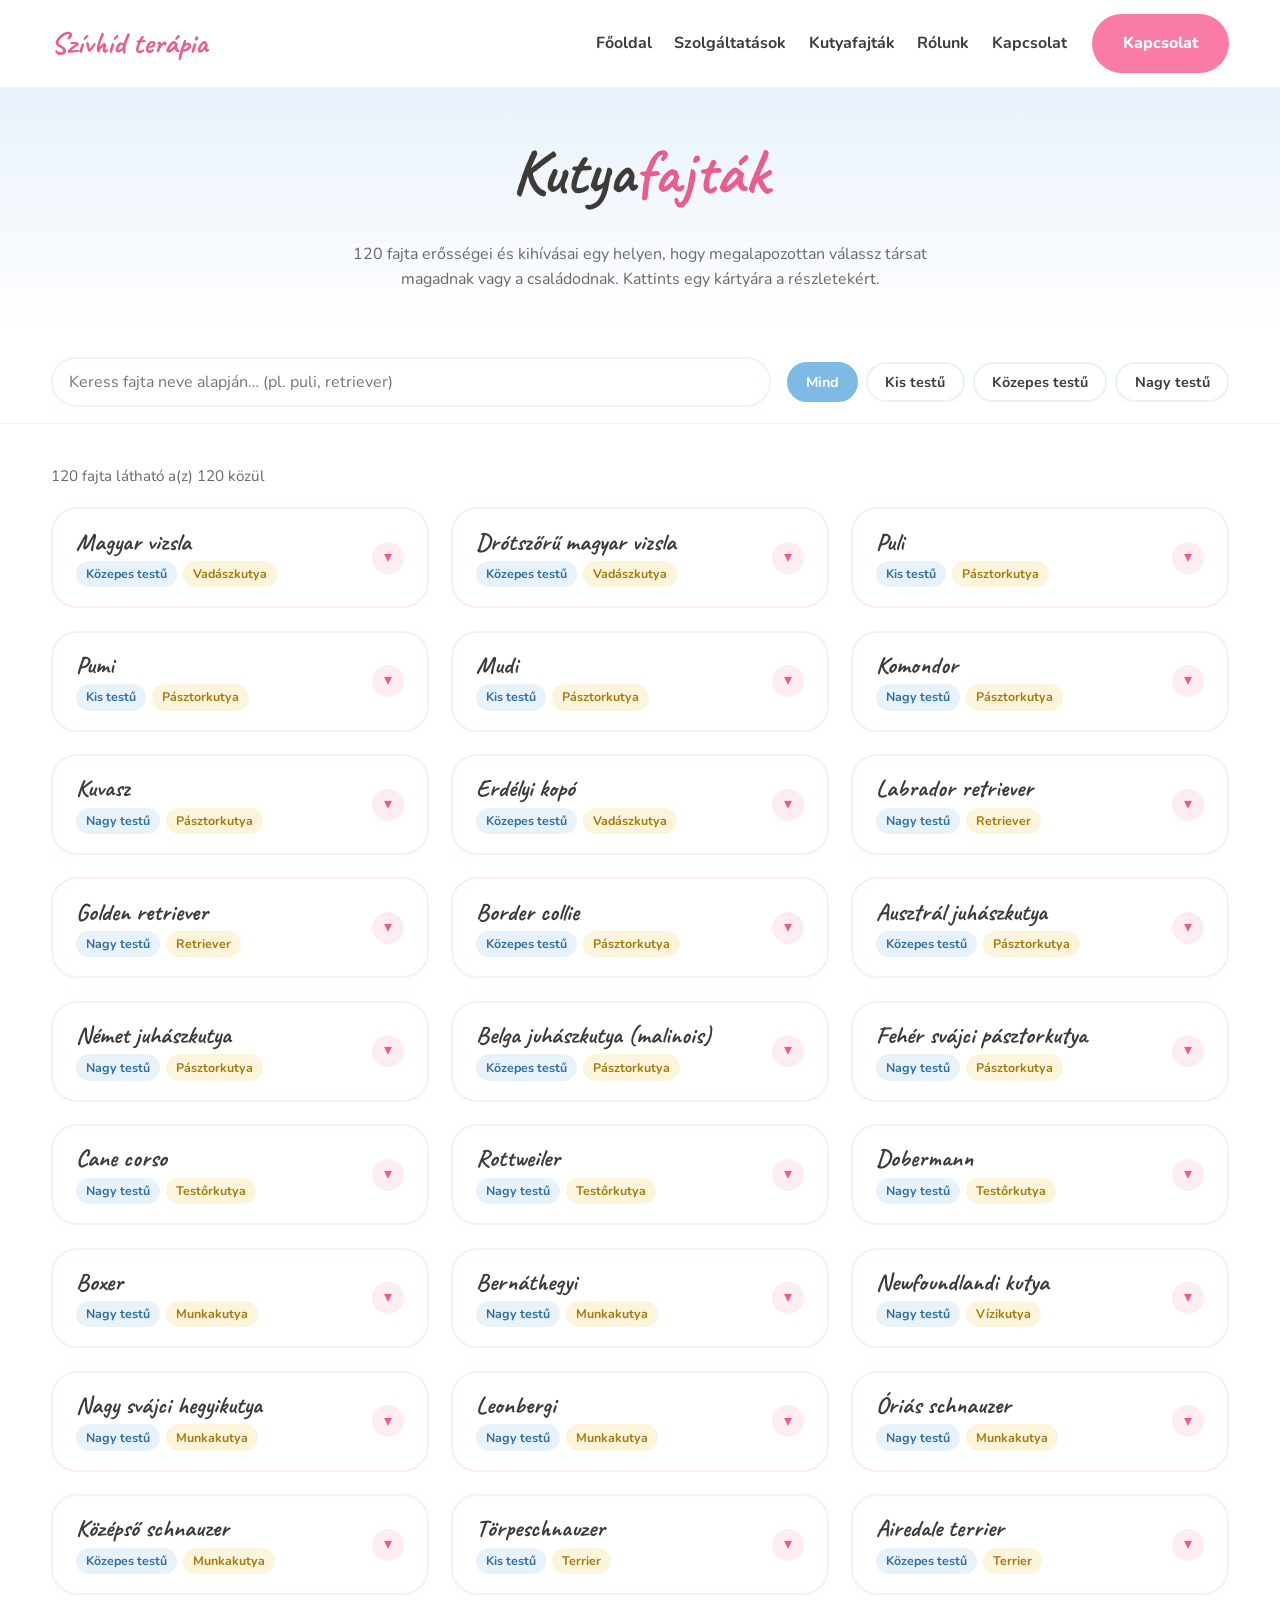
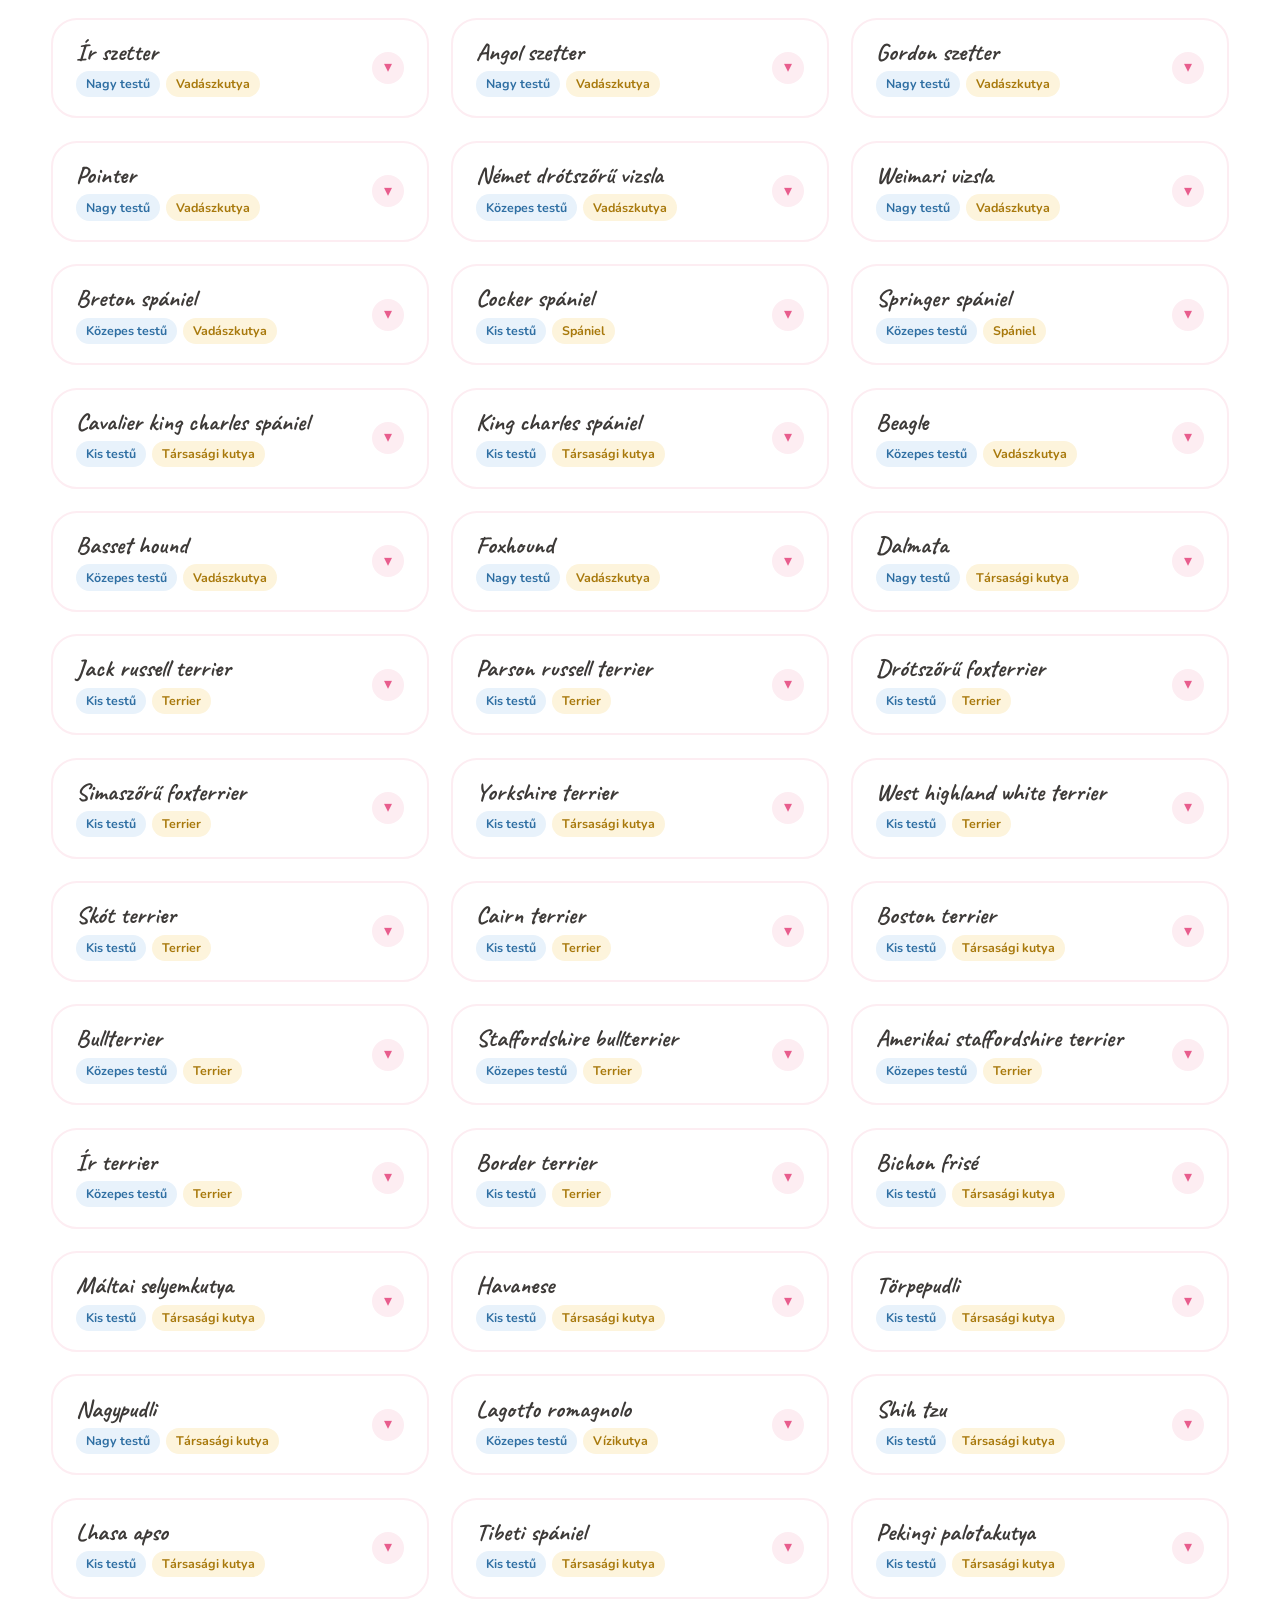
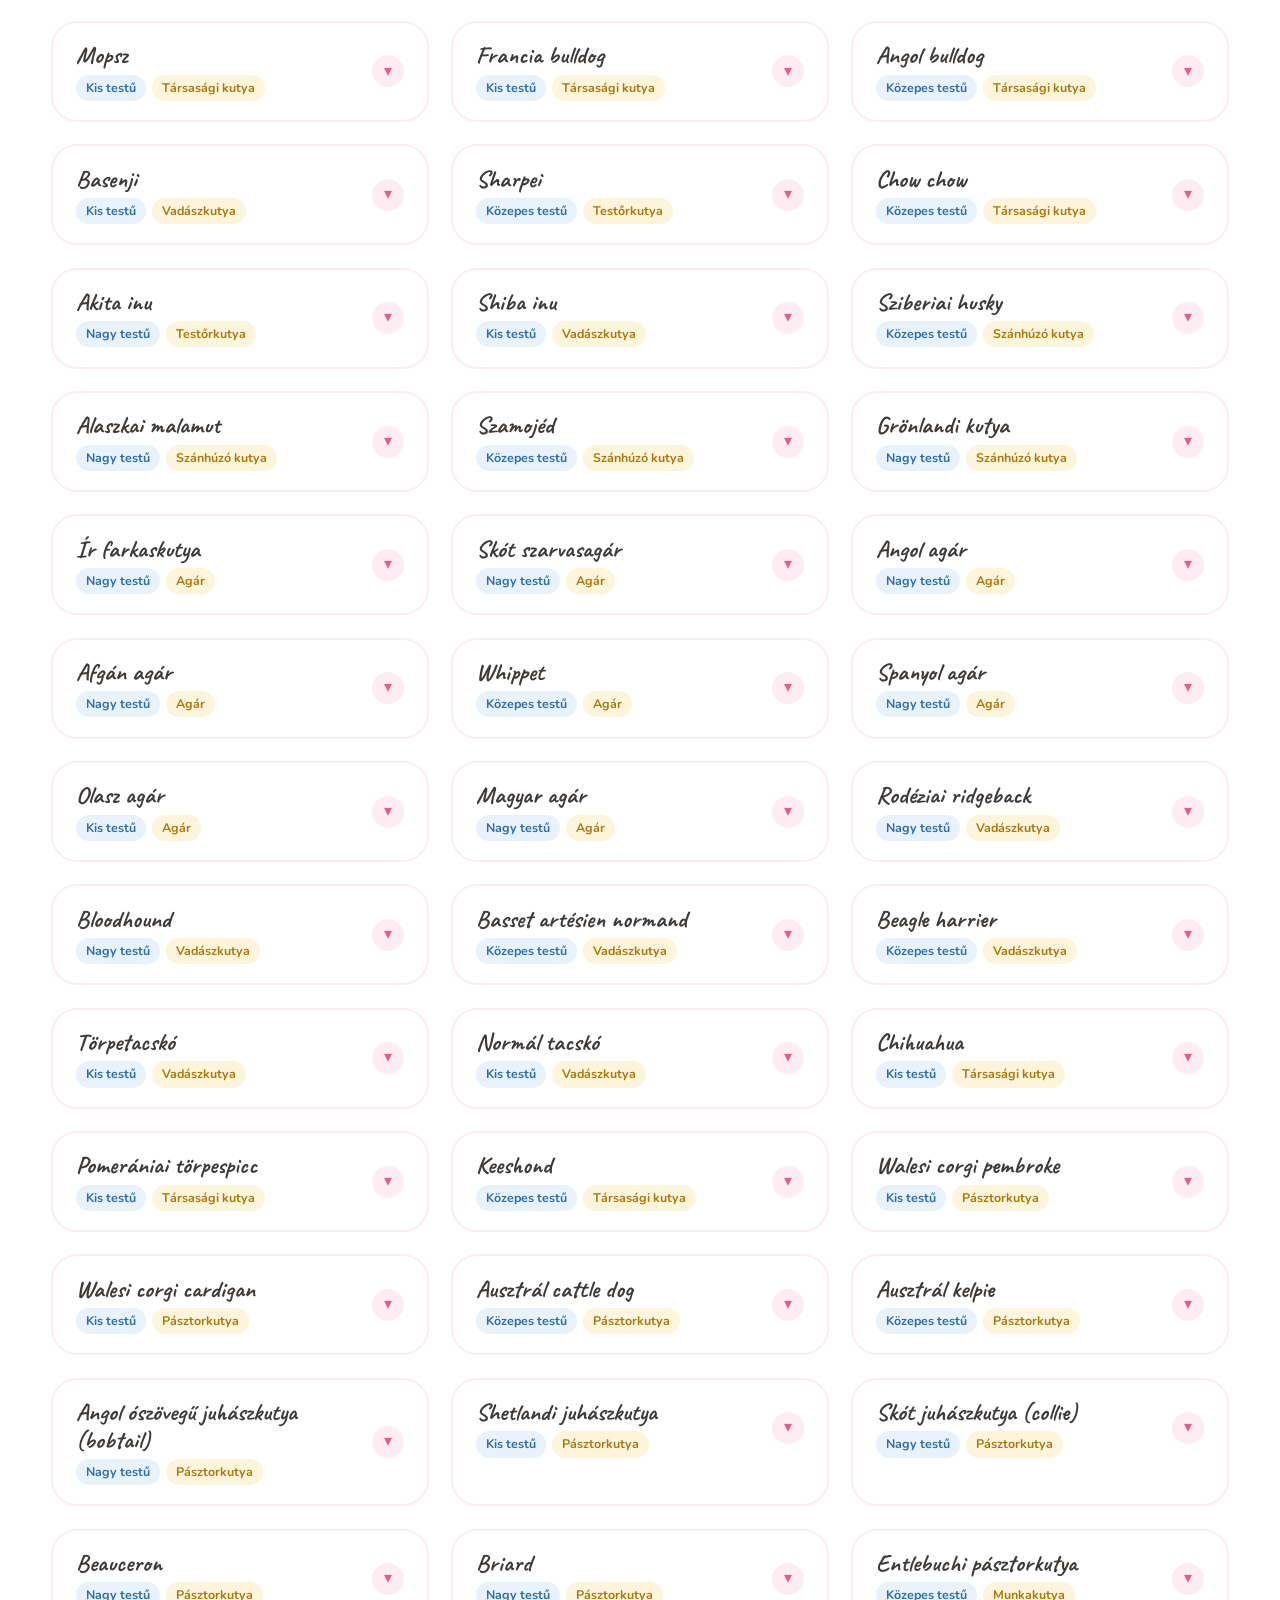
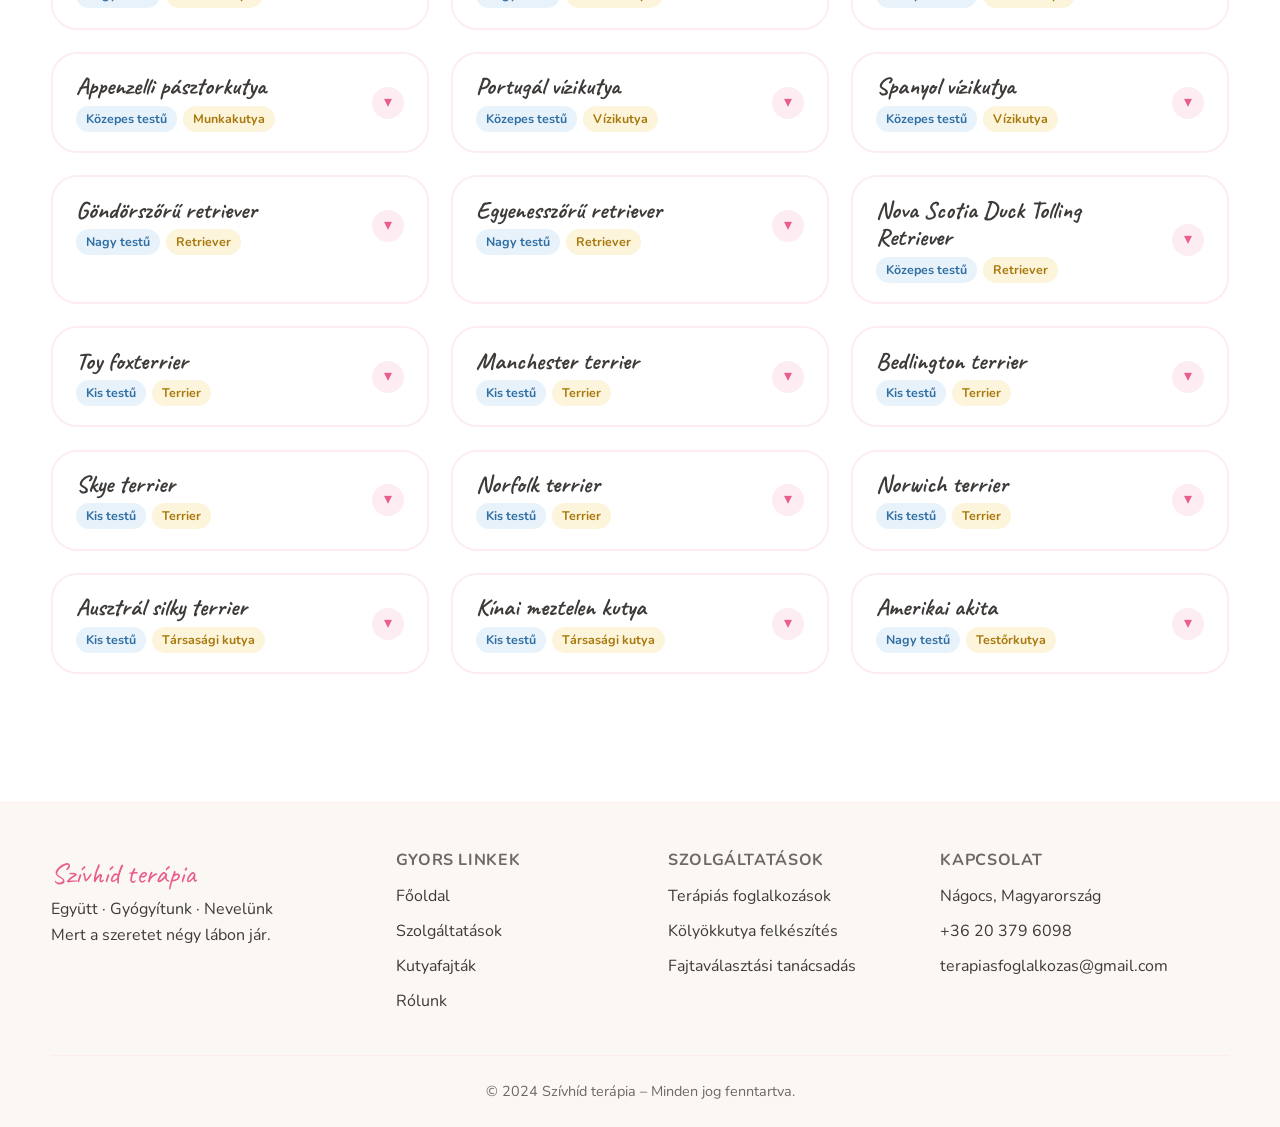
==== fajtak.html @ 603f963f "Rebrand to Szívhíd terápia; wire up logo and photo image slots" ====
<!DOCTYPE html>
<html lang="hu">
<head>
<meta charset="UTF-8">
<meta name="viewport" content="width=device-width, initial-scale=1.0">
<title>Kutyafajták – Szívhíd terápia</title>
<meta name="description" content="120 kutyafajta erősségei és kihívásai egy helyen, hogy megalapozottan válassz kutyát magadnak vagy a családodnak.">
<link rel="preconnect" href="https://fonts.googleapis.com">
<link rel="preconnect" href="https://fonts.gstatic.com" crossorigin>
<link href="https://fonts.googleapis.com/css2?family=Caveat:wght@600;700&family=Nunito:wght@400;600;700;800&display=swap" rel="stylesheet">
<link rel="stylesheet" href="css/stilus.css">
</head>
<body>

<header class="fejlec">
  <div class="tartalom">
    <a href="index.html#fooldal" class="logo">
      <img class="logo-kep" src="assets/kep/logo.png" alt="Szívhíd" onerror="this.parentElement.classList.add('logo--kep-hianyzik'); this.remove()">
      <span class="logo-nev">Szívhíd</span> terápia
    </a>
    <button class="menu-kapcsolo" id="menu-gomb" aria-expanded="false" aria-controls="navigacio">☰ Menü</button>
    <nav class="navigacio" id="navigacio">
      <ul>
        <li><a href="index.html#fooldal">Főoldal</a></li>
        <li><a href="index.html#szolgaltatasok">Szolgáltatások</a></li>
        <li><a href="fajtak.html">Kutyafajták</a></li>
        <li><a href="index.html#rolunk">Rólunk</a></li>
        <li><a href="index.html#kapcsolat">Kapcsolat</a></li>
      </ul>
      <a href="index.html#kapcsolat" class="gomb gomb--rozsaszin">Kapcsolat</a>
    </nav>
  </div>
</header>

<main>

  <section class="fajtak-fejlec">
    <div class="tartalom">
      <h1>Kutya<span class="kiemeles">fajták</span></h1>
      <p>120 fajta erősségei és kihívásai egy helyen, hogy megalapozottan válassz társat magadnak vagy a családodnak. Kattints egy kártyára a részletekért.</p>
    </div>
  </section>

  <div class="szuro-sav">
    <div class="tartalom">
      <div class="kereso-mezo">
        <label for="fajta-kereso" class="vizualisan-rejtett" style="position:absolute;left:-9999px;">Fajta keresése</label>
        <input type="search" id="fajta-kereso" placeholder="Keress fajta neve alapján… (pl. puli, retriever)">
      </div>
      <div class="meret-szuro" role="group" aria-label="Szűrés méret szerint">
        <button class="meret-gomb" data-meret="mind" aria-pressed="true">Mind</button>
        <button class="meret-gomb" data-meret="kicsi" aria-pressed="false">Kis testű</button>
        <button class="meret-gomb" data-meret="kozepes" aria-pressed="false">Közepes testű</button>
        <button class="meret-gomb" data-meret="nagy" aria-pressed="false">Nagy testű</button>
      </div>
    </div>
  </div>

  <section class="szakasz" style="padding-top:1rem;">
    <div class="tartalom">
      <p class="talalatok-szam" id="talalatok-szam">Fajták betöltése…</p>
      <div class="fajta-racs" id="fajta-racs"></div>
      <p class="nincs-talalat" id="nincs-talalat">Nincs a keresésnek megfelelő fajta. Próbálj más kifejezést vagy szűrőt.</p>
    </div>
  </section>

</main>

<footer class="lablec">
  <div class="tartalom">
    <div class="lablec-racs">
      <div>
        <div class="lablec-logo">Szívhíd terápia</div>
        <p>Együtt · Gyógyítunk · Nevelünk<br>Mert a szeretet négy lábon jár.</p>
      </div>
      <div>
        <h4>Gyors linkek</h4>
        <ul>
          <li><a href="index.html#fooldal">Főoldal</a></li>
          <li><a href="index.html#szolgaltatasok">Szolgáltatások</a></li>
          <li><a href="fajtak.html">Kutyafajták</a></li>
          <li><a href="index.html#rolunk">Rólunk</a></li>
        </ul>
      </div>
      <div>
        <h4>Szolgáltatások</h4>
        <ul>
          <li><a href="index.html#szolgaltatasok">Terápiás foglalkozások</a></li>
          <li><a href="index.html#szolgaltatasok">Kölyökkutya felkészítés</a></li>
          <li><a href="index.html#szolgaltatasok">Fajtaválasztási tanácsadás</a></li>
        </ul>
      </div>
      <div>
        <h4>Kapcsolat</h4>
        <ul>
          <li>Nágocs, Magyarország</li>
          <li><a href="tel:+36203796098">+36 20 379 6098</a></li>
          <li><a href="mailto:terapiasfoglalkozas@gmail.com">terapiasfoglalkozas@gmail.com</a></li>
        </ul>
      </div>
    </div>
    <div class="lablec-also">© 2024 Szívhíd terápia – Minden jog fenntartva.</div>
  </div>
</footer>

<script src="js/szkript.js"></script>
<script src="js/fajtak.js"></script>
</body>
</html>
---- css/stilus.css ----
/* Szívhíd terápia — közös stíluslap */

:root {
  --rozsaszin: #F97BA6;
  --rozsaszin-sotet: #E85D8D;
  --rozsaszin-halvany: #FDEDF2;
  --sarga: #F5C518;
  --sarga-halvany: #FDF4DC;
  --kek: #7FB9E6;
  --kek-halvany: #E8F2FB;
  --szoveg: #3D3A38;
  --szoveg-halvany: #6E6764;
  --feher: #FFFFFF;

  --sugar-kartya: 26px;
  --sugar-gomb: 99px;

  --betu-cim: "Caveat", cursive;
  --betu-szoveg: "Nunito", sans-serif;

  --arnyek: 0 12px 30px rgba(61, 58, 56, 0.10);
  --arnyek-kicsi: 0 6px 16px rgba(61, 58, 56, 0.08);
}

*,
*::before,
*::after {
  box-sizing: border-box;
}

html {
  scroll-behavior: smooth;
}

@media (prefers-reduced-motion: reduce) {
  html {
    scroll-behavior: auto;
  }
  *,
  *::before,
  *::after {
    animation-duration: 0.001ms !important;
    animation-iteration-count: 1 !important;
    transition-duration: 0.001ms !important;
    scroll-behavior: auto !important;
  }
}

body {
  margin: 0;
  min-width: 360px;
  font-family: var(--betu-szoveg);
  color: var(--szoveg);
  background: var(--feher);
  line-height: 1.6;
}

h1, h2, h3, h4 {
  font-family: var(--betu-cim);
  color: var(--szoveg);
  line-height: 1.15;
  margin: 0 0 0.5em;
}

h1 { font-size: clamp(2.4rem, 6vw, 4rem); }
h2 { font-size: clamp(1.9rem, 4.5vw, 2.8rem); }
h3 { font-size: clamp(1.5rem, 3.5vw, 1.9rem); }

p {
  margin: 0 0 1em;
  color: var(--szoveg);
}

a {
  color: var(--rozsaszin-sotet);
}

img {
  max-width: 100%;
  display: block;
}

.tartalom {
  width: min(1180px, 92%);
  margin-inline: auto;
}

:focus-visible {
  outline: 3px solid var(--kek);
  outline-offset: 3px;
  border-radius: 6px;
}

.kiemeles {
  color: var(--rozsaszin-sotet);
}

.kiemeles-sarga {
  position: relative;
  color: var(--szoveg);
  white-space: nowrap;
}

.kiemeles-sarga::after {
  content: "";
  position: absolute;
  left: -2%;
  right: -2%;
  bottom: 0.05em;
  height: 0.38em;
  background: var(--sarga);
  border-radius: 6px;
  z-index: -1;
  opacity: 0.75;
}

/* Gombok */
.gomb {
  display: inline-flex;
  align-items: center;
  justify-content: center;
  gap: 0.5em;
  font-family: var(--betu-szoveg);
  font-weight: 800;
  font-size: 1rem;
  padding: 0.9em 1.8em;
  border-radius: var(--sugar-gomb);
  border: 2px solid transparent;
  cursor: pointer;
  text-decoration: none;
  transition: transform 0.15s ease, box-shadow 0.15s ease, background 0.15s ease;
}

.gomb:hover {
  transform: translateY(-2px);
  box-shadow: var(--arnyek-kicsi);
}

.gomb--rozsaszin {
  background: var(--rozsaszin);
  color: var(--feher);
}

.gomb--rozsaszin:hover {
  background: var(--rozsaszin-sotet);
}

.gomb--sarga {
  background: var(--sarga);
  color: var(--szoveg);
}

.gomb--sarga:hover {
  background: #e0b514;
}

.gomb--kek {
  background: var(--kek);
  color: var(--feher);
}

.gomb--korvonalas {
  background: transparent;
  border-color: currentColor;
}

/* Fejléc */
.fejlec {
  position: sticky;
  top: 0;
  z-index: 50;
  background: rgba(255, 255, 255, 0.92);
  backdrop-filter: blur(6px);
  border-bottom: 1px solid var(--rozsaszin-halvany);
}

.fejlec .tartalom {
  display: flex;
  align-items: center;
  justify-content: space-between;
  gap: 1rem;
  padding-block: 0.9rem;
}

.logo {
  display: flex;
  align-items: center;
  gap: 0.5rem;
  font-family: var(--betu-cim);
  font-size: 1.9rem;
  font-weight: 700;
  color: var(--rozsaszin-sotet);
  text-decoration: none;
}

.logo-kep {
  height: 2.6rem;
  width: auto;
  flex-shrink: 0;
}

.logo-nev {
  display: none;
}

.logo--kep-hianyzik .logo-nev {
  display: inline;
}

.navigacio {
  display: flex;
  align-items: center;
  gap: 1.6rem;
  flex-wrap: wrap;
}

.navigacio ul {
  list-style: none;
  display: flex;
  gap: 1.4rem;
  margin: 0;
  padding: 0;
  flex-wrap: wrap;
}

.navigacio a:not(.gomb) {
  color: var(--szoveg);
  text-decoration: none;
  font-weight: 700;
}

.navigacio a:not(.gomb):hover {
  color: var(--rozsaszin-sotet);
}

.menu-kapcsolo {
  display: none;
  background: none;
  border: 2px solid var(--rozsaszin);
  border-radius: 12px;
  padding: 0.4rem 0.6rem;
  font-size: 1.3rem;
  cursor: pointer;
}

/* Hero */
.hero {
  background: linear-gradient(180deg, var(--rozsaszin-halvany) 0%, var(--feher) 100%);
  padding-block: 3.5rem 4rem;
  overflow: hidden;
}

.hero .tartalom {
  display: grid;
  grid-template-columns: 1.1fr 0.9fr;
  gap: 3rem;
  align-items: center;
}

.hero-szoveg p {
  font-size: 1.15rem;
  color: var(--szoveg-halvany);
  max-width: 46ch;
}

.hero-gombok {
  display: flex;
  gap: 1rem;
  flex-wrap: wrap;
  margin-top: 1.5rem;
}

.hero-kep {
  position: relative;
  aspect-ratio: 4 / 3;
  border-radius: var(--sugar-kartya);
  background: linear-gradient(135deg, var(--sarga-halvany), var(--kek-halvany) 55%, var(--rozsaszin-halvany));
  box-shadow: var(--arnyek);
  overflow: hidden;
  display: flex;
  align-items: center;
  justify-content: center;
}

.hero-kep img {
  width: 100%;
  height: 100%;
  object-fit: cover;
}

.hero-kep-placeholder {
  text-align: center;
  color: var(--szoveg-halvany);
  font-family: var(--betu-cim);
  font-size: 1.4rem;
  padding: 2rem;
}

/* Szakaszok */
.szakasz {
  padding-block: 4rem;
}

.szakasz-fejlec {
  text-align: center;
  max-width: 60ch;
  margin-inline: auto;
  margin-bottom: 2.5rem;
}

.szakasz-fejlec p {
  color: var(--szoveg-halvany);
}

/* Szolgáltatás kártyák */
.szolgaltatasok-racs {
  display: grid;
  grid-template-columns: repeat(3, 1fr);
  gap: 1.8rem;
}

.kartya {
  background: var(--feher);
  border-radius: var(--sugar-kartya);
  padding: 2rem 1.8rem;
  box-shadow: var(--arnyek-kicsi);
  border: 2px solid transparent;
  display: flex;
  flex-direction: column;
  gap: 0.6rem;
}

.kartya-ikon {
  width: 3.6rem;
  height: 3.6rem;
  border-radius: 50%;
  display: flex;
  align-items: center;
  justify-content: center;
  font-size: 1.6rem;
  margin-bottom: 0.6rem;
}

.kartya p {
  color: var(--szoveg-halvany);
  flex-grow: 1;
}

.kartya-ar {
  font-family: var(--betu-cim);
  font-size: 1.5rem;
  font-weight: 700;
}

.kartya--rozsaszin { border-color: var(--rozsaszin-halvany); }
.kartya--rozsaszin .kartya-ikon { background: var(--rozsaszin-halvany); color: var(--rozsaszin-sotet); }
.kartya--rozsaszin .kartya-ar { color: var(--rozsaszin-sotet); }

.kartya--sarga { border-color: var(--sarga-halvany); }
.kartya--sarga .kartya-ikon { background: var(--sarga-halvany); color: #a8790c; }
.kartya--sarga .kartya-ar { color: #a8790c; }

.kartya--kek { border-color: var(--kek-halvany); }
.kartya--kek .kartya-ikon { background: var(--kek-halvany); color: #2f6fa3; }
.kartya--kek .kartya-ar { color: #2f6fa3; }

/* Árak sáv */
.arak-sav {
  background: var(--rozsaszin-halvany);
  border-radius: var(--sugar-kartya);
  padding: 3rem 2rem;
}

.arak-racs {
  display: grid;
  grid-template-columns: repeat(3, 1fr);
  gap: 1.6rem;
  margin-top: 2rem;
}

.ar-tetel {
  background: var(--feher);
  border-radius: var(--sugar-kartya);
  padding: 1.6rem;
  text-align: center;
  box-shadow: var(--arnyek-kicsi);
  border-top: 6px solid var(--rozsaszin);
}

.ar-tetel--sarga { border-top-color: var(--sarga); }
.ar-tetel--kek { border-top-color: var(--kek); }

.ar-tetel .ar-osszeg {
  font-family: var(--betu-cim);
  font-size: 2rem;
  color: var(--rozsaszin-sotet);
  display: block;
  margin-top: 0.4rem;
}

.ar-tetel--sarga .ar-osszeg { color: #a8790c; }
.ar-tetel--kek .ar-osszeg { color: #2f6fa3; }

/* Fajták sáv (CTA) */
.fajtak-sav {
  background: var(--kek-halvany);
  border-radius: var(--sugar-kartya);
  padding: 3.5rem 2rem;
  text-align: center;
}

.fajtak-sav p {
  color: var(--szoveg-halvany);
  max-width: 55ch;
  margin-inline: auto;
}

/* Rólunk */
.rolunk .tartalom {
  display: grid;
  grid-template-columns: 1fr 1fr;
  gap: 3rem;
  align-items: center;
}

.rolunk-kep {
  position: relative;
  aspect-ratio: 1;
  border-radius: var(--sugar-kartya);
  background: linear-gradient(135deg, var(--sarga-halvany), var(--rozsaszin-halvany));
  display: flex;
  align-items: center;
  justify-content: center;
  overflow: hidden;
}

.rolunk-kep img {
  width: 78%;
  height: 78%;
  object-fit: contain;
}

.rolunk-kep-placeholder {
  color: var(--szoveg-halvany);
  font-family: var(--betu-cim);
  font-size: 1.3rem;
  text-align: center;
  padding: 2rem;
  margin: 0;
}

/* Kapcsolat */
.kapcsolat {
  background: var(--sarga-halvany);
}

.kapcsolat-lyout {
  display: grid;
  grid-template-columns: 1fr 1.2fr;
  gap: 2.5rem;
}

.kapcsolat-info-lista {
  list-style: none;
  padding: 0;
  margin: 1.5rem 0 0;
  display: flex;
  flex-direction: column;
  gap: 0.9rem;
  font-weight: 700;
}

.urlap {
  background: var(--feher);
  border-radius: var(--sugar-kartya);
  padding: 2rem;
  box-shadow: var(--arnyek);
  display: grid;
  gap: 1.1rem;
}

.mezo {
  display: grid;
  gap: 0.35rem;
}

.mezo label {
  font-weight: 700;
  font-size: 0.95rem;
}

.mezo input,
.mezo select,
.mezo textarea {
  font-family: var(--betu-szoveg);
  font-size: 1rem;
  padding: 0.75em 1em;
  border-radius: 14px;
  border: 2px solid var(--rozsaszin-halvany);
  background: var(--feher);
  color: var(--szoveg);
}

.mezo input:focus,
.mezo select:focus,
.mezo textarea:focus {
  border-color: var(--rozsaszin);
}

.urlap .gomb {
  justify-self: start;
  border: none;
}

/* Lábléc */
.lablec {
  background: #FBF7F2;
  border-top: 1px solid var(--rozsaszin-halvany);
  padding-block: 3rem 1.5rem;
}

.lablec-racs {
  display: grid;
  grid-template-columns: 1.3fr 1fr 1fr 1.2fr;
  gap: 2rem;
}

.lablec h4 {
  font-family: var(--betu-szoveg);
  font-size: 1rem;
  text-transform: uppercase;
  letter-spacing: 0.04em;
  color: var(--szoveg-halvany);
  margin-bottom: 0.9rem;
}

.lablec-logo {
  font-family: var(--betu-cim);
  font-size: 1.8rem;
  color: var(--rozsaszin-sotet);
}

.lablec ul {
  list-style: none;
  padding: 0;
  margin: 0;
  display: flex;
  flex-direction: column;
  gap: 0.6rem;
}

.lablec a {
  color: var(--szoveg);
  text-decoration: none;
}

.lablec a:hover {
  color: var(--rozsaszin-sotet);
}

.lablec-also {
  text-align: center;
  margin-top: 2.5rem;
  padding-top: 1.5rem;
  border-top: 1px solid var(--rozsaszin-halvany);
  color: var(--szoveg-halvany);
  font-size: 0.9rem;
}

/* Reszponzivitás */
@media (max-width: 900px) {
  .navigacio {
    position: fixed;
    inset: 72px 1rem auto 1rem;
    background: var(--feher);
    border-radius: var(--sugar-kartya);
    box-shadow: var(--arnyek);
    padding: 1.2rem;
    flex-direction: column;
    align-items: stretch;
    display: none;
  }

  .navigacio.nyitva {
    display: flex;
  }

  .navigacio ul {
    flex-direction: column;
    gap: 0.9rem;
  }

  .menu-kapcsolo {
    display: inline-flex;
  }

  .hero .tartalom,
  .rolunk .tartalom,
  .kapcsolat-lyout {
    grid-template-columns: 1fr;
  }

  .hero-kep {
    order: -1;
  }

  .szolgaltatasok-racs,
  .arak-racs {
    grid-template-columns: 1fr;
  }

  .lablec-racs {
    grid-template-columns: 1fr 1fr;
  }
}

@media (max-width: 520px) {
  .lablec-racs {
    grid-template-columns: 1fr;
  }

  .szakasz {
    padding-block: 2.75rem;
  }
}

/* Fajták oldal */
.fajtak-fejlec {
  background: linear-gradient(180deg, var(--kek-halvany) 0%, var(--feher) 100%);
  padding-block: 3rem 2rem;
  text-align: center;
}

.fajtak-fejlec p {
  color: var(--szoveg-halvany);
  max-width: 60ch;
  margin-inline: auto;
}

.szuro-sav {
  position: sticky;
  top: 68px;
  z-index: 30;
  background: var(--feher);
  border-bottom: 1px solid var(--rozsaszin-halvany);
  padding-block: 1rem;
}

.szuro-sav .tartalom {
  display: flex;
  flex-wrap: wrap;
  gap: 1rem;
  align-items: center;
  justify-content: space-between;
}

.kereso-mezo {
  flex: 1 1 260px;
  position: relative;
}

.kereso-mezo input {
  width: 100%;
  font-family: var(--betu-szoveg);
  font-size: 1rem;
  padding: 0.75em 1em;
  border-radius: var(--sugar-gomb);
  border: 2px solid var(--rozsaszin-halvany);
}

.kereso-mezo input:focus {
  border-color: var(--rozsaszin);
}

.meret-szuro {
  display: flex;
  gap: 0.5rem;
  flex-wrap: wrap;
}

.meret-gomb {
  font-family: var(--betu-szoveg);
  font-weight: 700;
  font-size: 0.9rem;
  padding: 0.55em 1.2em;
  border-radius: var(--sugar-gomb);
  border: 2px solid var(--kek-halvany);
  background: var(--feher);
  color: var(--szoveg);
  cursor: pointer;
}

.meret-gomb:hover {
  border-color: var(--kek);
}

.meret-gomb[aria-pressed="true"] {
  background: var(--kek);
  border-color: var(--kek);
  color: var(--feher);
}

.talalatok-szam {
  color: var(--szoveg-halvany);
  font-size: 0.95rem;
  margin: 1.5rem 0 0;
}

.fajta-racs {
  display: grid;
  grid-template-columns: repeat(auto-fill, minmax(300px, 1fr));
  gap: 1.4rem;
  margin-top: 1.2rem;
  padding-bottom: 4rem;
}

.fajta-kartya {
  background: var(--feher);
  border: 2px solid var(--rozsaszin-halvany);
  border-radius: var(--sugar-kartya);
  padding: 0;
  overflow: hidden;
}

.fajta-kartya[open] {
  border-color: var(--rozsaszin);
}

.fajta-kartya summary {
  list-style: none;
  cursor: pointer;
  padding: 1.2rem 1.4rem;
  display: flex;
  align-items: center;
  justify-content: space-between;
  gap: 0.8rem;
}

.fajta-kartya summary::-webkit-details-marker {
  display: none;
}

.fajta-nev {
  font-family: var(--betu-cim);
  font-size: 1.5rem;
  margin: 0;
}

.fajta-cimkek {
  display: flex;
  gap: 0.4rem;
  flex-wrap: wrap;
  margin-top: 0.3rem;
}

.cimke {
  font-size: 0.78rem;
  font-weight: 700;
  padding: 0.25em 0.8em;
  border-radius: var(--sugar-gomb);
  background: var(--kek-halvany);
  color: #2f6fa3;
}

.cimke--csoport {
  background: var(--sarga-halvany);
  color: #a8790c;
}

.fajta-nyil {
  flex-shrink: 0;
  width: 2rem;
  height: 2rem;
  border-radius: 50%;
  background: var(--rozsaszin-halvany);
  color: var(--rozsaszin-sotet);
  display: flex;
  align-items: center;
  justify-content: center;
  transition: transform 0.2s ease;
}

.fajta-kartya[open] .fajta-nyil {
  transform: rotate(180deg);
}

.fajta-reszletek {
  padding: 0 1.4rem 1.6rem;
  display: grid;
  grid-template-columns: 1fr 1fr;
  gap: 1.4rem;
}

.fajta-oszlop h4 {
  font-size: 0.95rem;
  margin-bottom: 0.6rem;
}

.fajta-oszlop--erossegek h4 { color: var(--rozsaszin-sotet); }
.fajta-oszlop--hatranyok h4 { color: #a8790c; }

.fajta-oszlop ul {
  margin: 0;
  padding-left: 1.2rem;
  display: flex;
  flex-direction: column;
  gap: 0.4rem;
  color: var(--szoveg-halvany);
  font-size: 0.95rem;
}

.nincs-talalat {
  text-align: center;
  padding: 3rem 1rem;
  color: var(--szoveg-halvany);
  font-size: 1.1rem;
  display: none;
}

.nincs-talalat.lathato {
  display: block;
}

@media (max-width: 560px) {
  .fajta-reszletek {
    grid-template-columns: 1fr;
  }

  .szuro-sav {
    top: 0;
  }
}
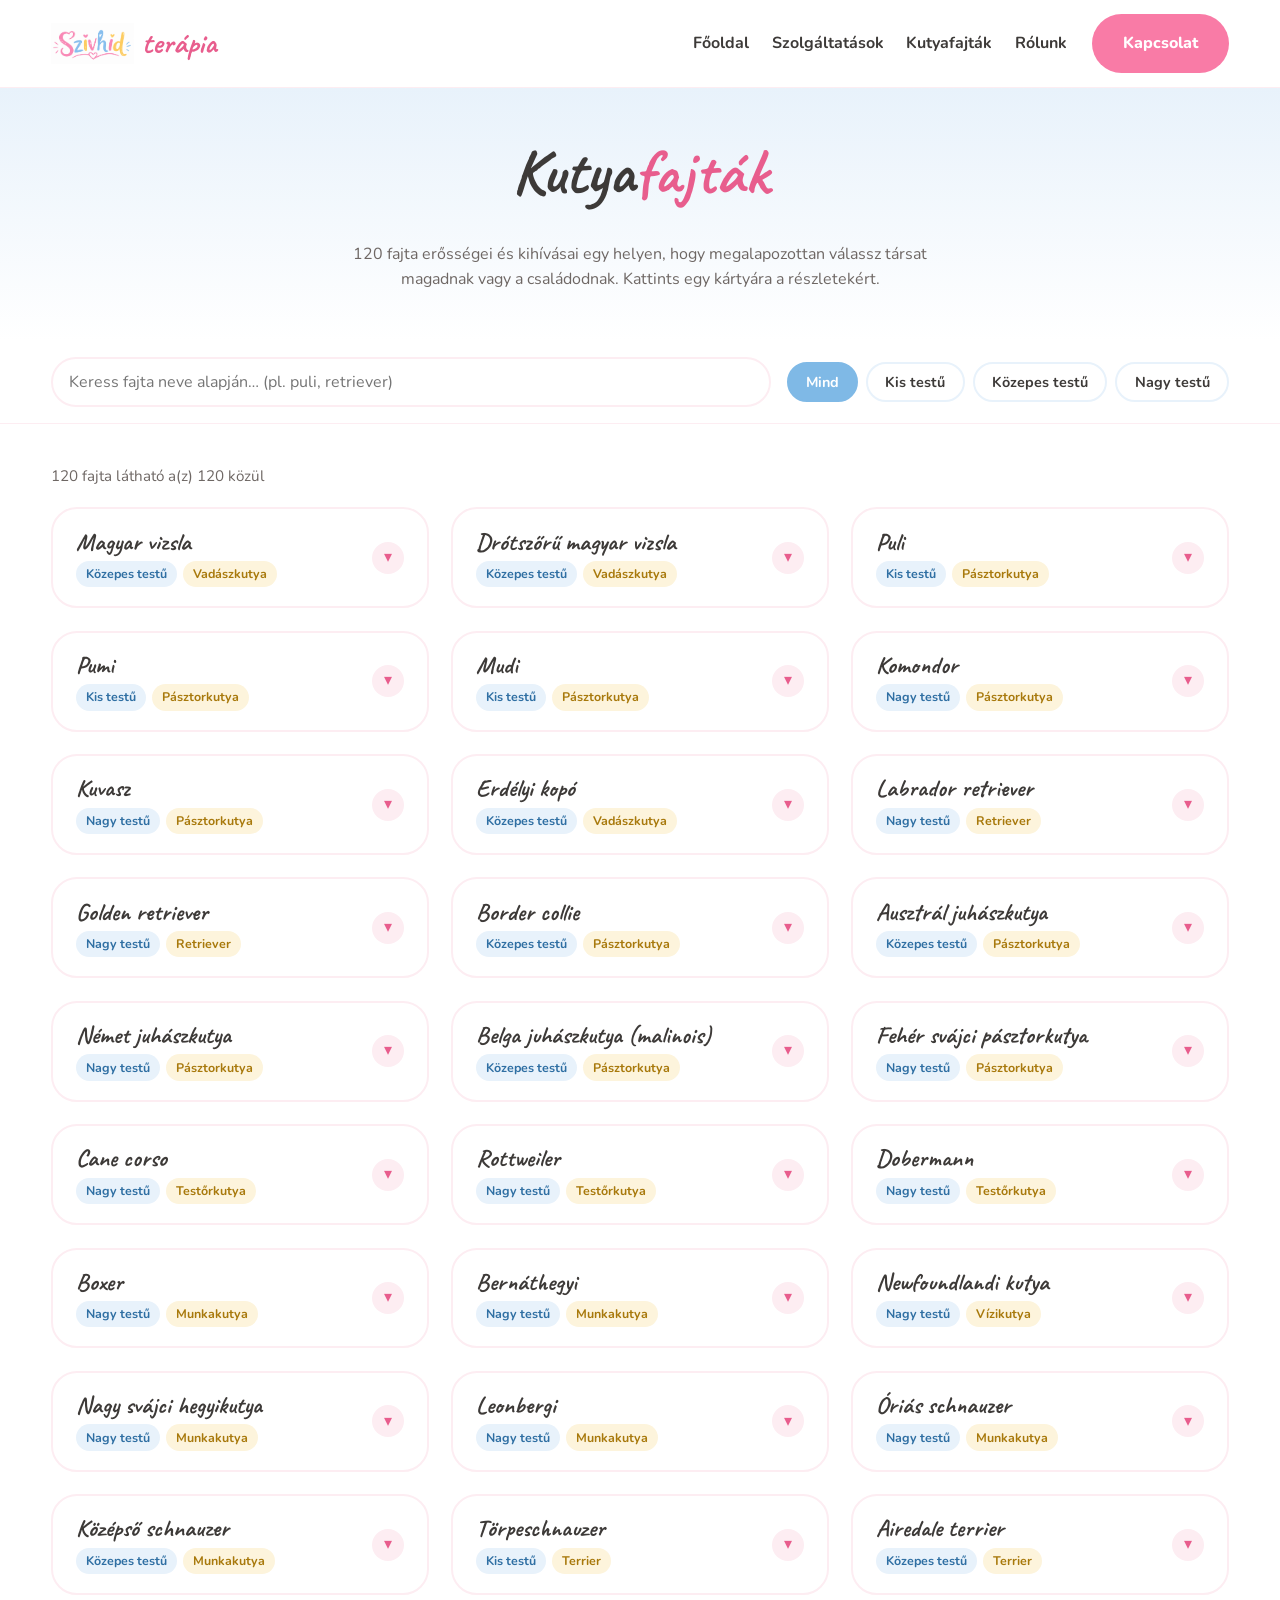
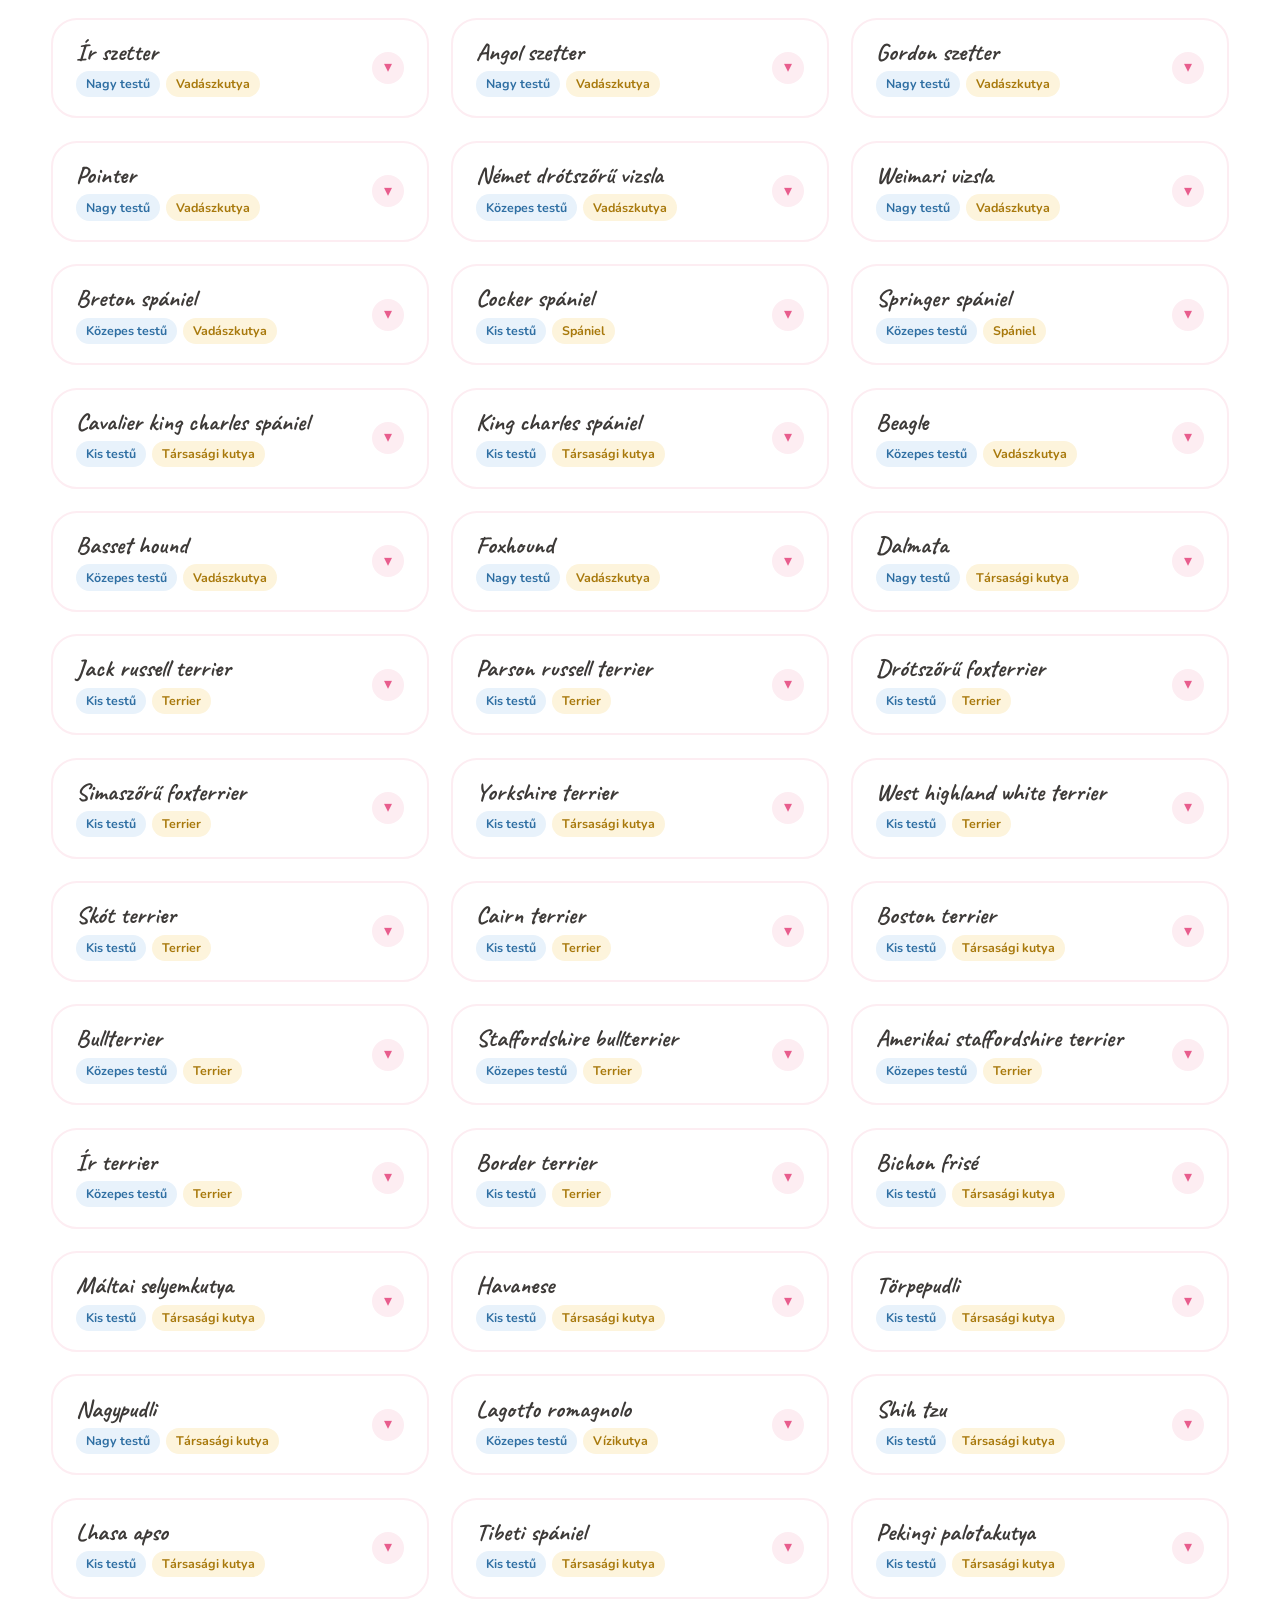
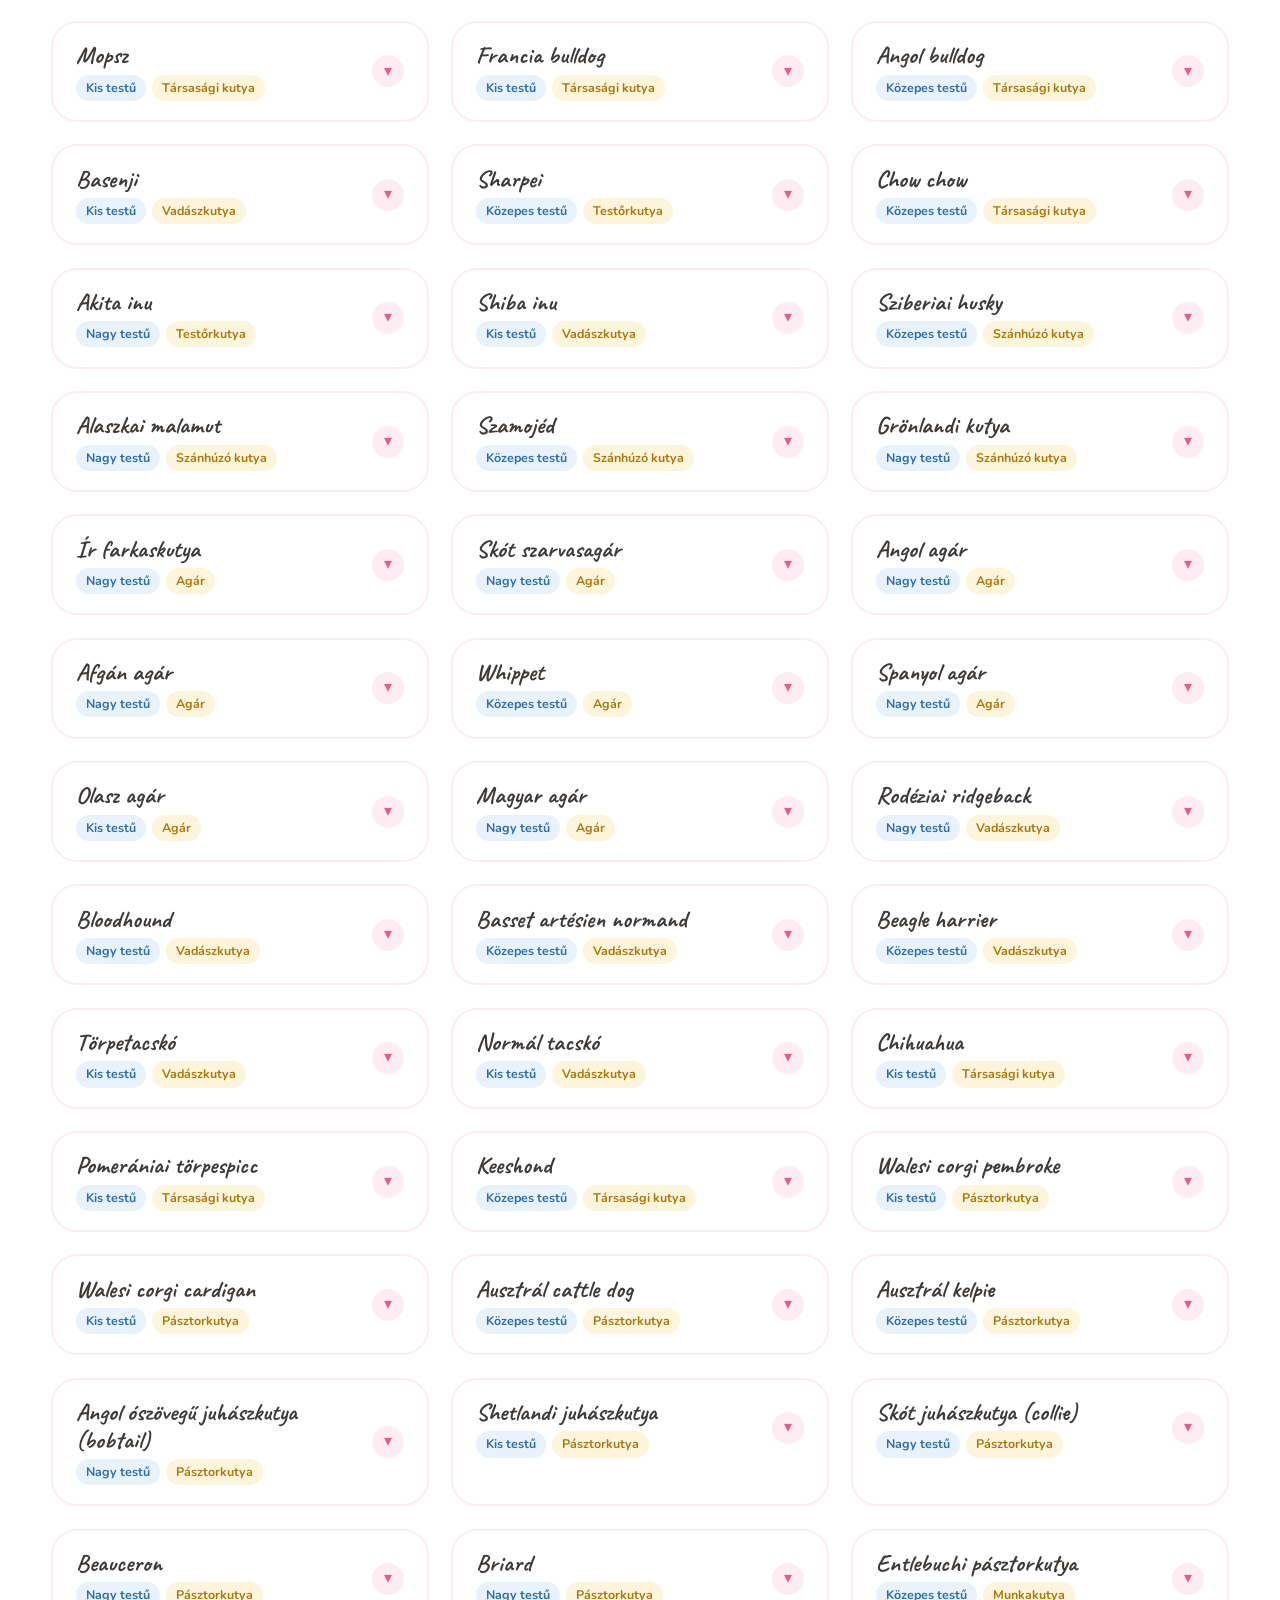
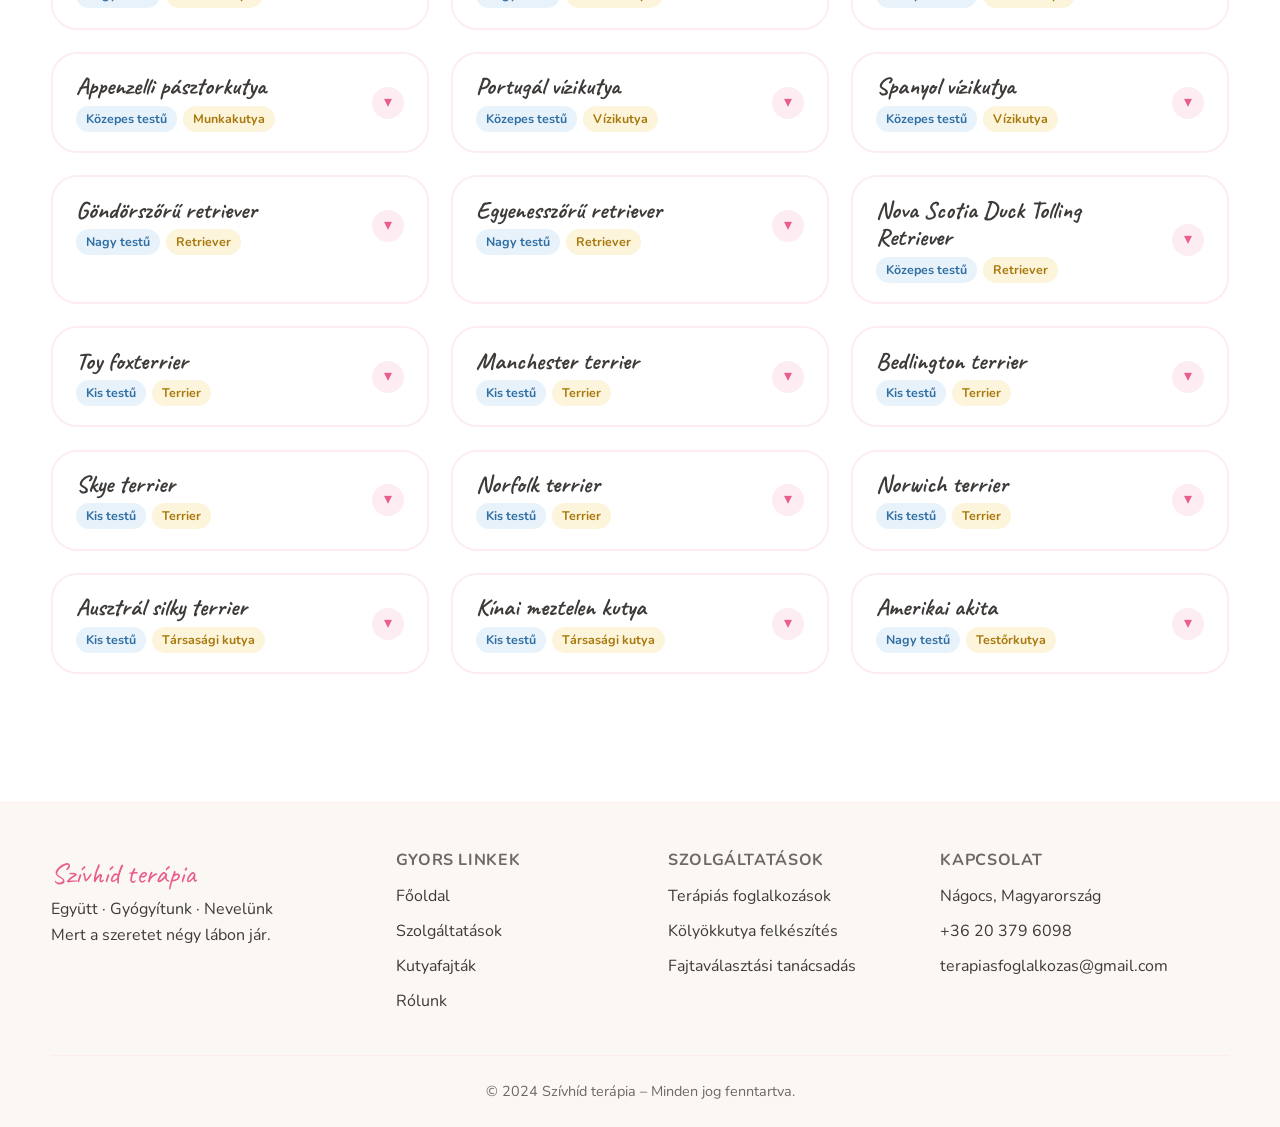
==== commit 385290c8: "Remove duplicate Kapcsolat link from header nav The nav listed Kapcsolat both as a plain link and as" ====
--- a/fajtak.html
+++ b/fajtak.html
@@ -25,7 +25,6 @@
         <li><a href="index.html#szolgaltatasok">Szolgáltatások</a></li>
         <li><a href="fajtak.html">Kutyafajták</a></li>
         <li><a href="index.html#rolunk">Rólunk</a></li>
-        <li><a href="index.html#kapcsolat">Kapcsolat</a></li>
       </ul>
       <a href="index.html#kapcsolat" class="gomb gomb--rozsaszin">Kapcsolat</a>
     </nav>
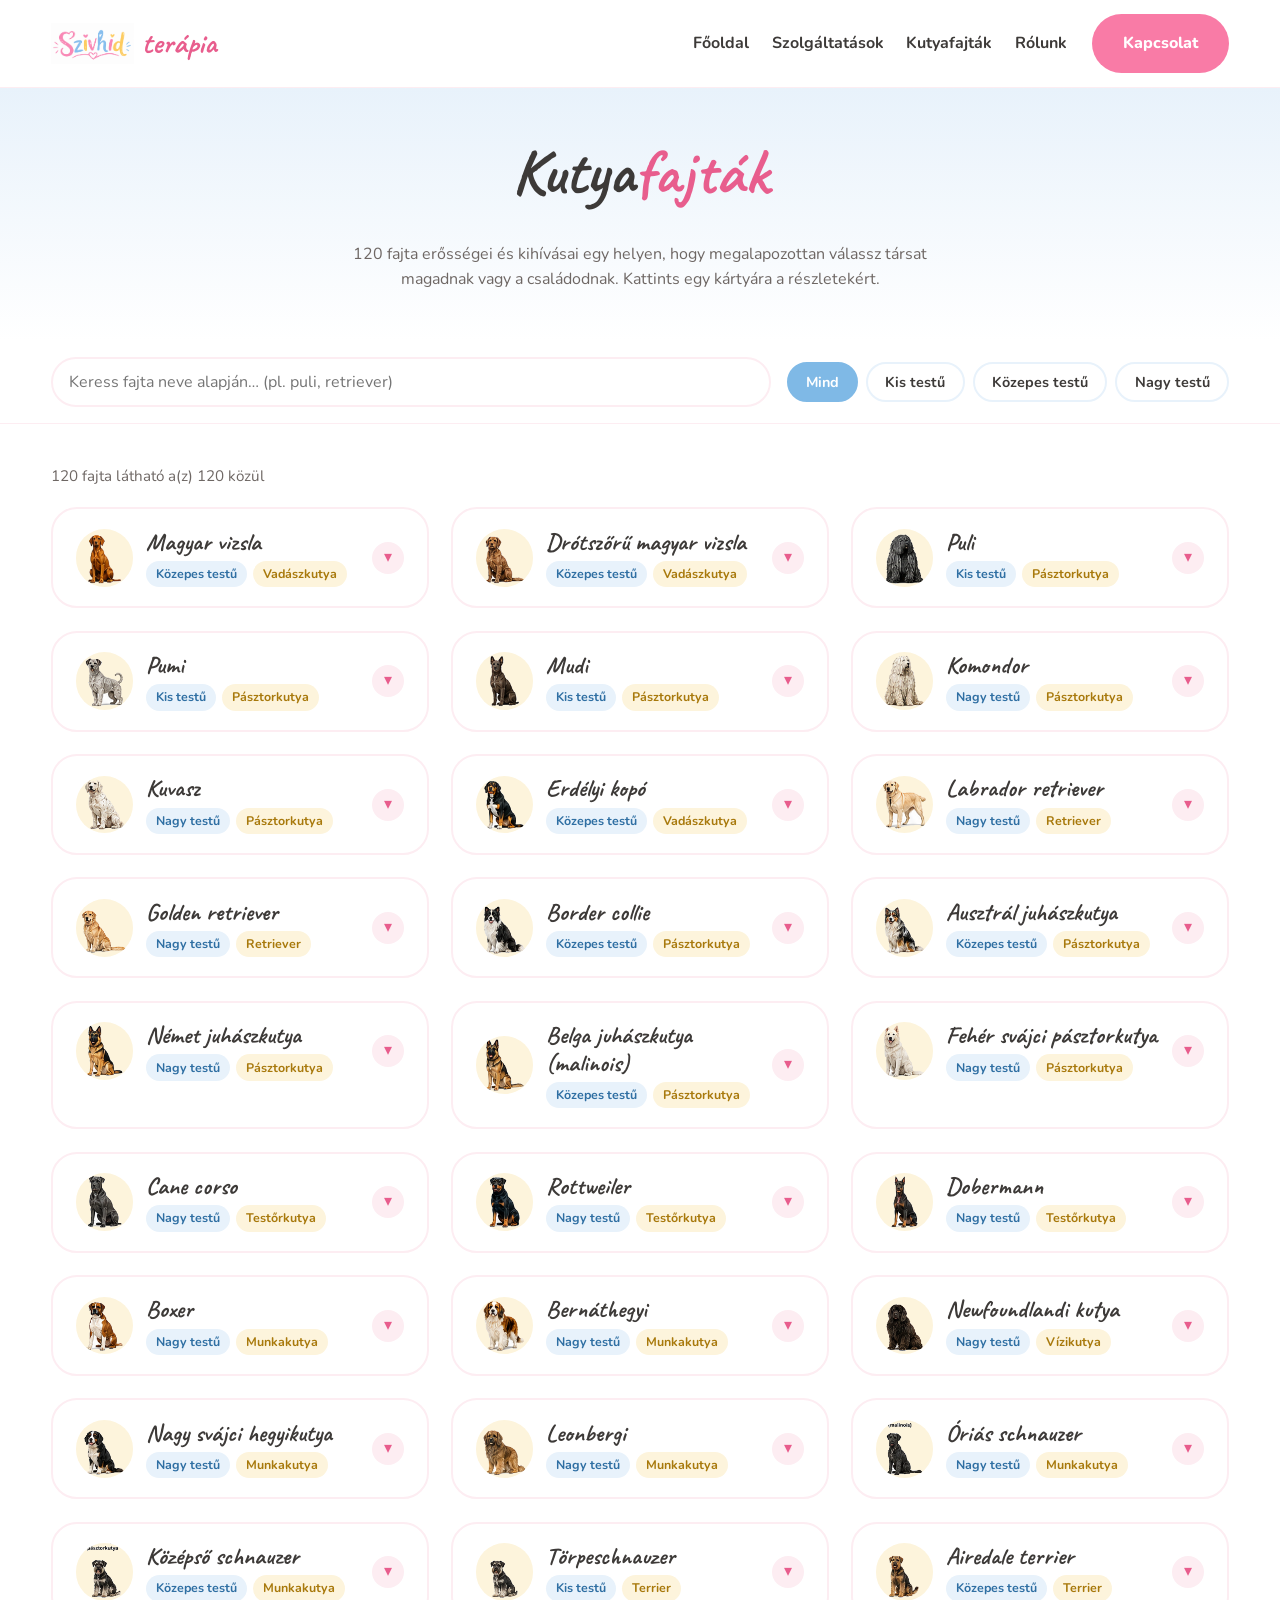
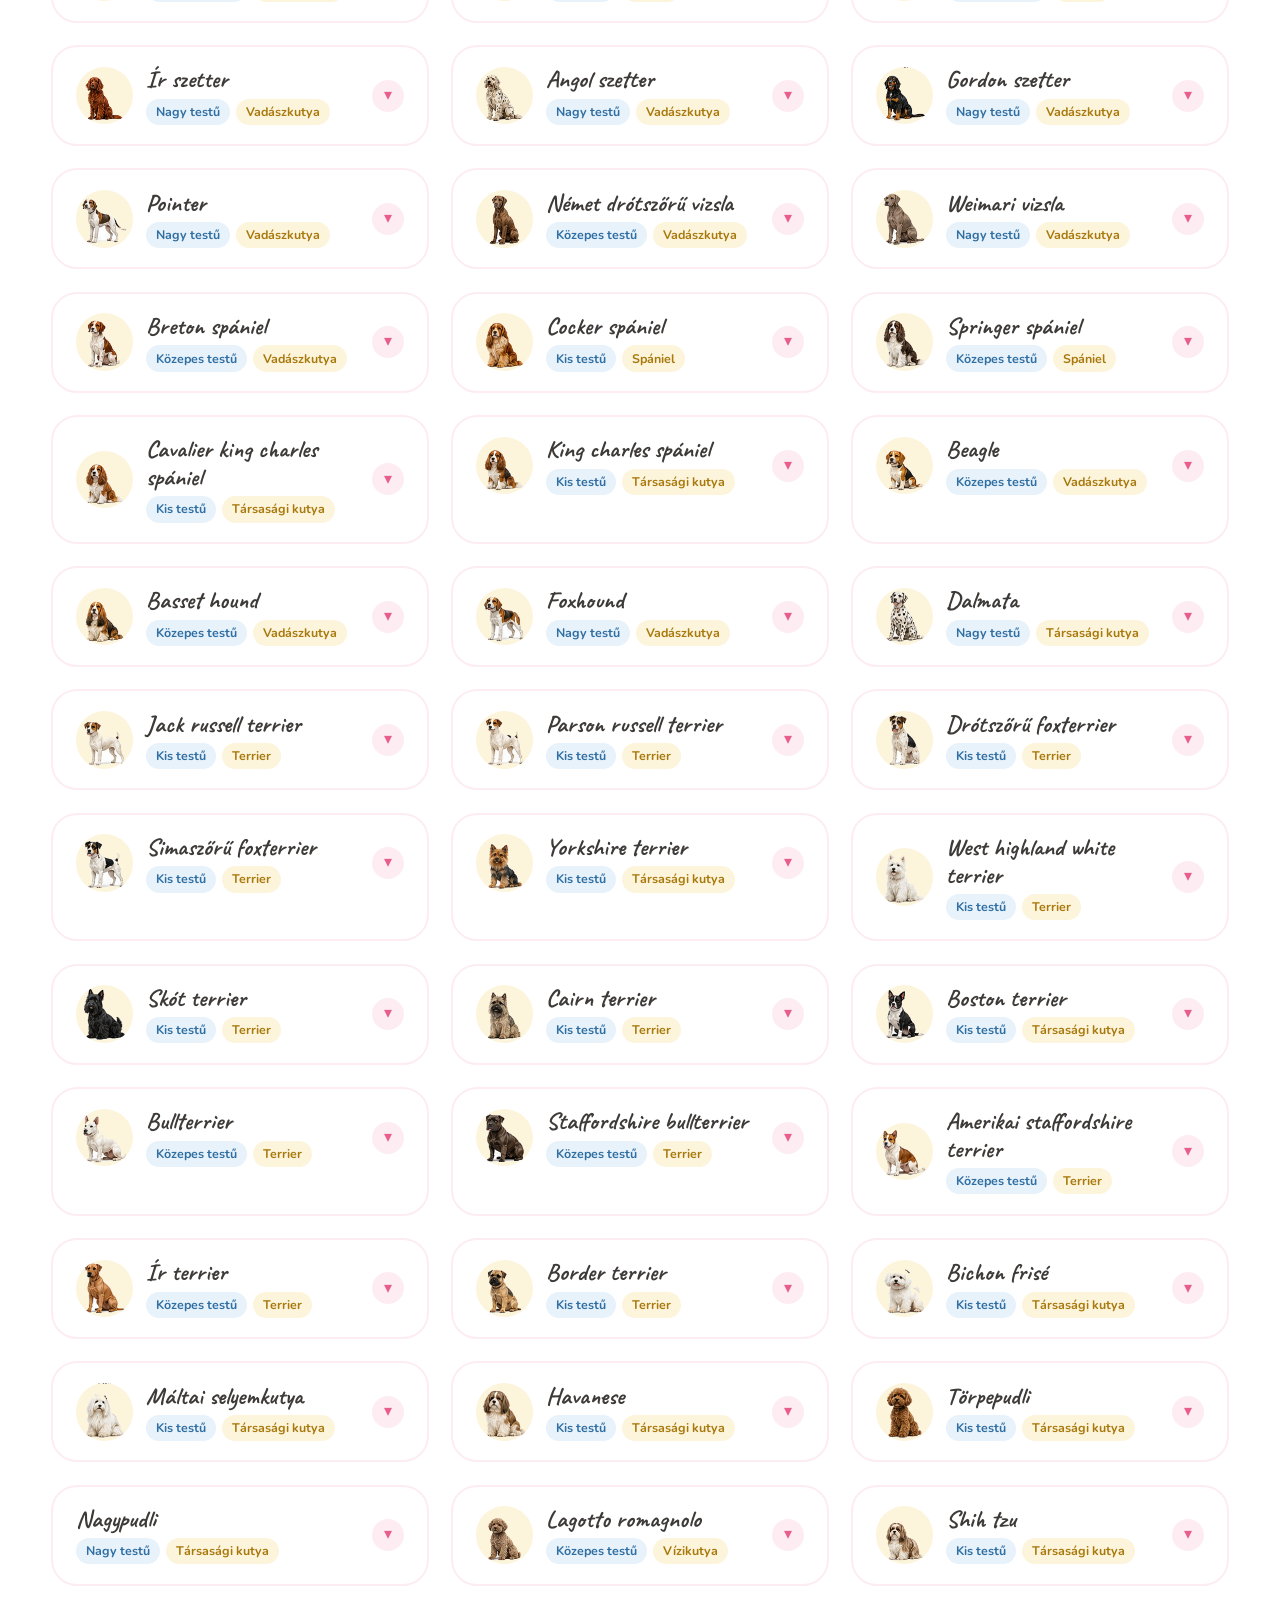
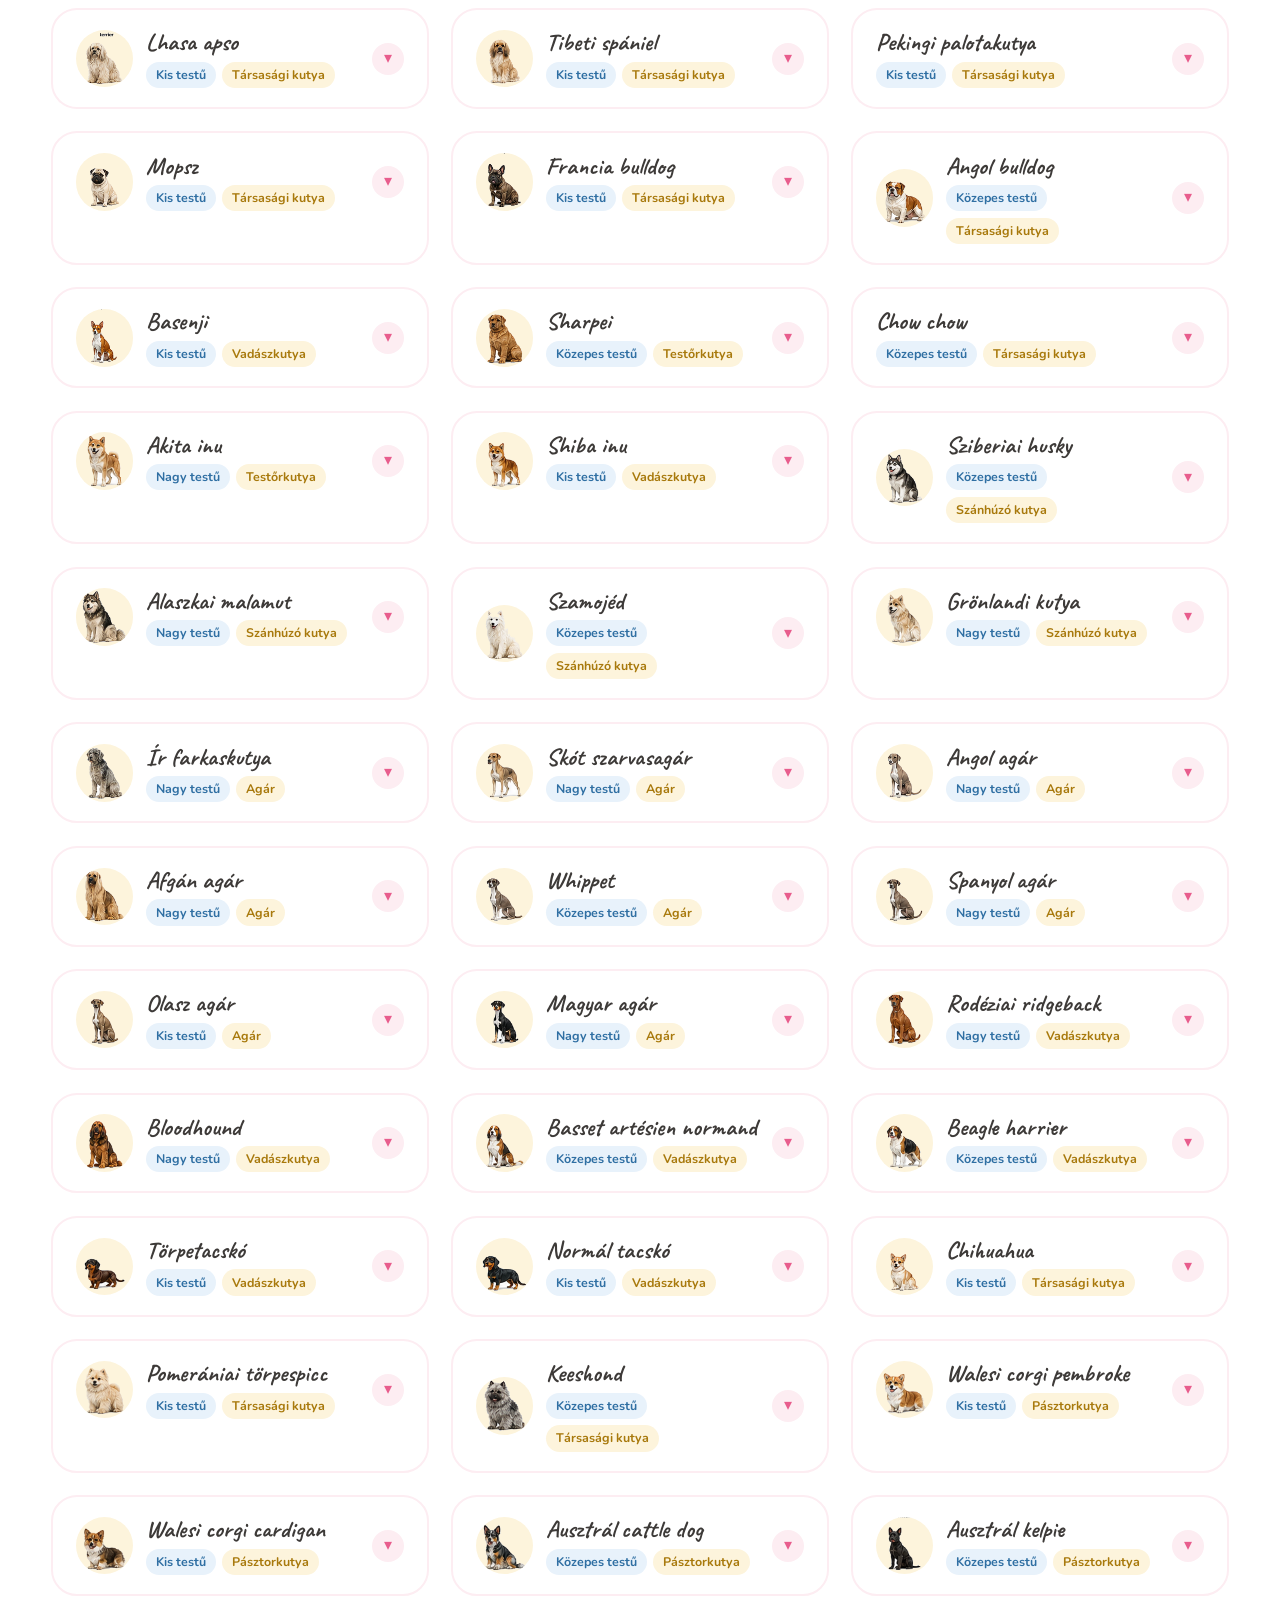
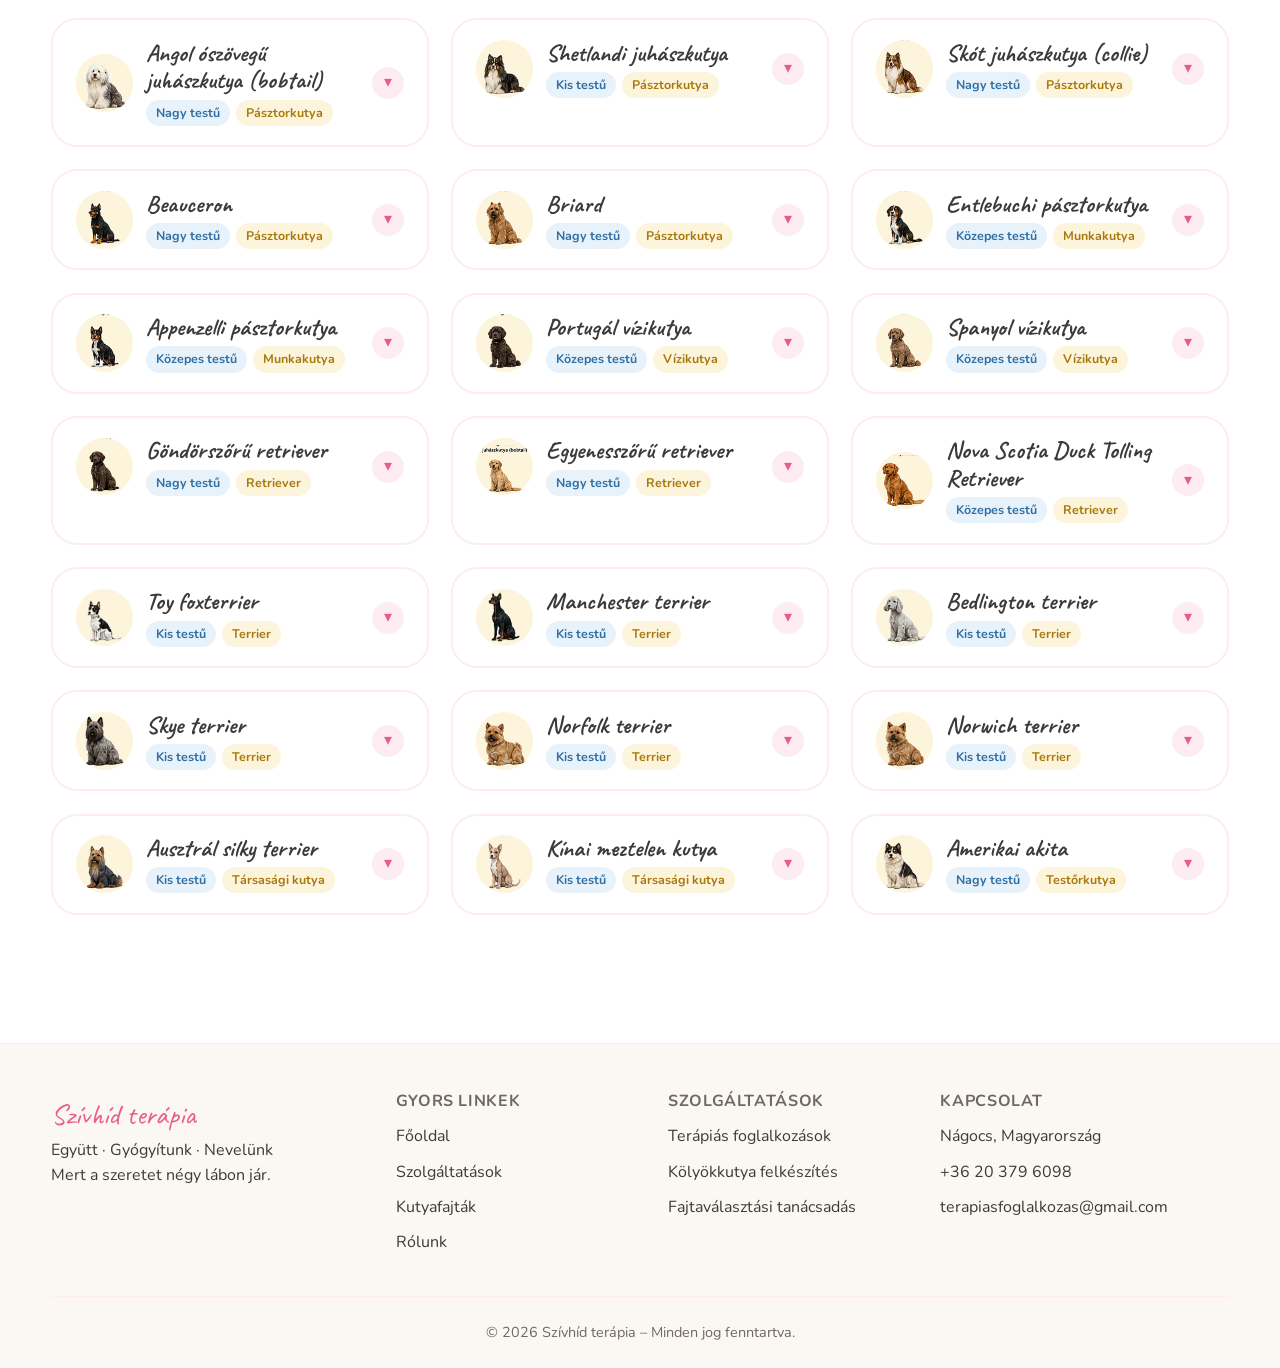
==== commit 015afffd: "Update footer copyright year to 2026 Co-Authored-By: Claude Sonnet 5 <noreply@anthropic.com> Claude-" ====
--- a/fajtak.html
+++ b/fajtak.html
@@ -98,11 +98,12 @@
         </ul>
       </div>
     </div>
-    <div class="lablec-also">© 2024 Szívhíd terápia – Minden jog fenntartva.</div>
+    <div class="lablec-also">© 2026 Szívhíd terápia – Minden jog fenntartva.</div>
   </div>
 </footer>
 
 <script src="js/szkript.js"></script>
+<script src="data/fajtak.js"></script>
 <script src="js/fajtak.js"></script>
 </body>
 </html>
--- a/css/stilus.css
+++ b/css/stilus.css
@@ -732,12 +732,35 @@
   padding: 1.2rem 1.4rem;
   display: flex;
   align-items: center;
-  justify-content: space-between;
   gap: 0.8rem;
 }
 
 .fajta-kartya summary::-webkit-details-marker {
   display: none;
+}
+
+.fajta-fenykep {
+  flex-shrink: 0;
+  width: 3.6rem;
+  height: 3.6rem;
+  border-radius: 50%;
+  background: var(--sarga-halvany);
+  overflow: hidden;
+  display: flex;
+  align-items: flex-end;
+  justify-content: center;
+}
+
+.fajta-fenykep img {
+  width: 100%;
+  height: 100%;
+  object-fit: contain;
+  object-position: bottom;
+}
+
+.fajta-szoveg {
+  flex: 1;
+  min-width: 0;
 }
 
 .fajta-nev {
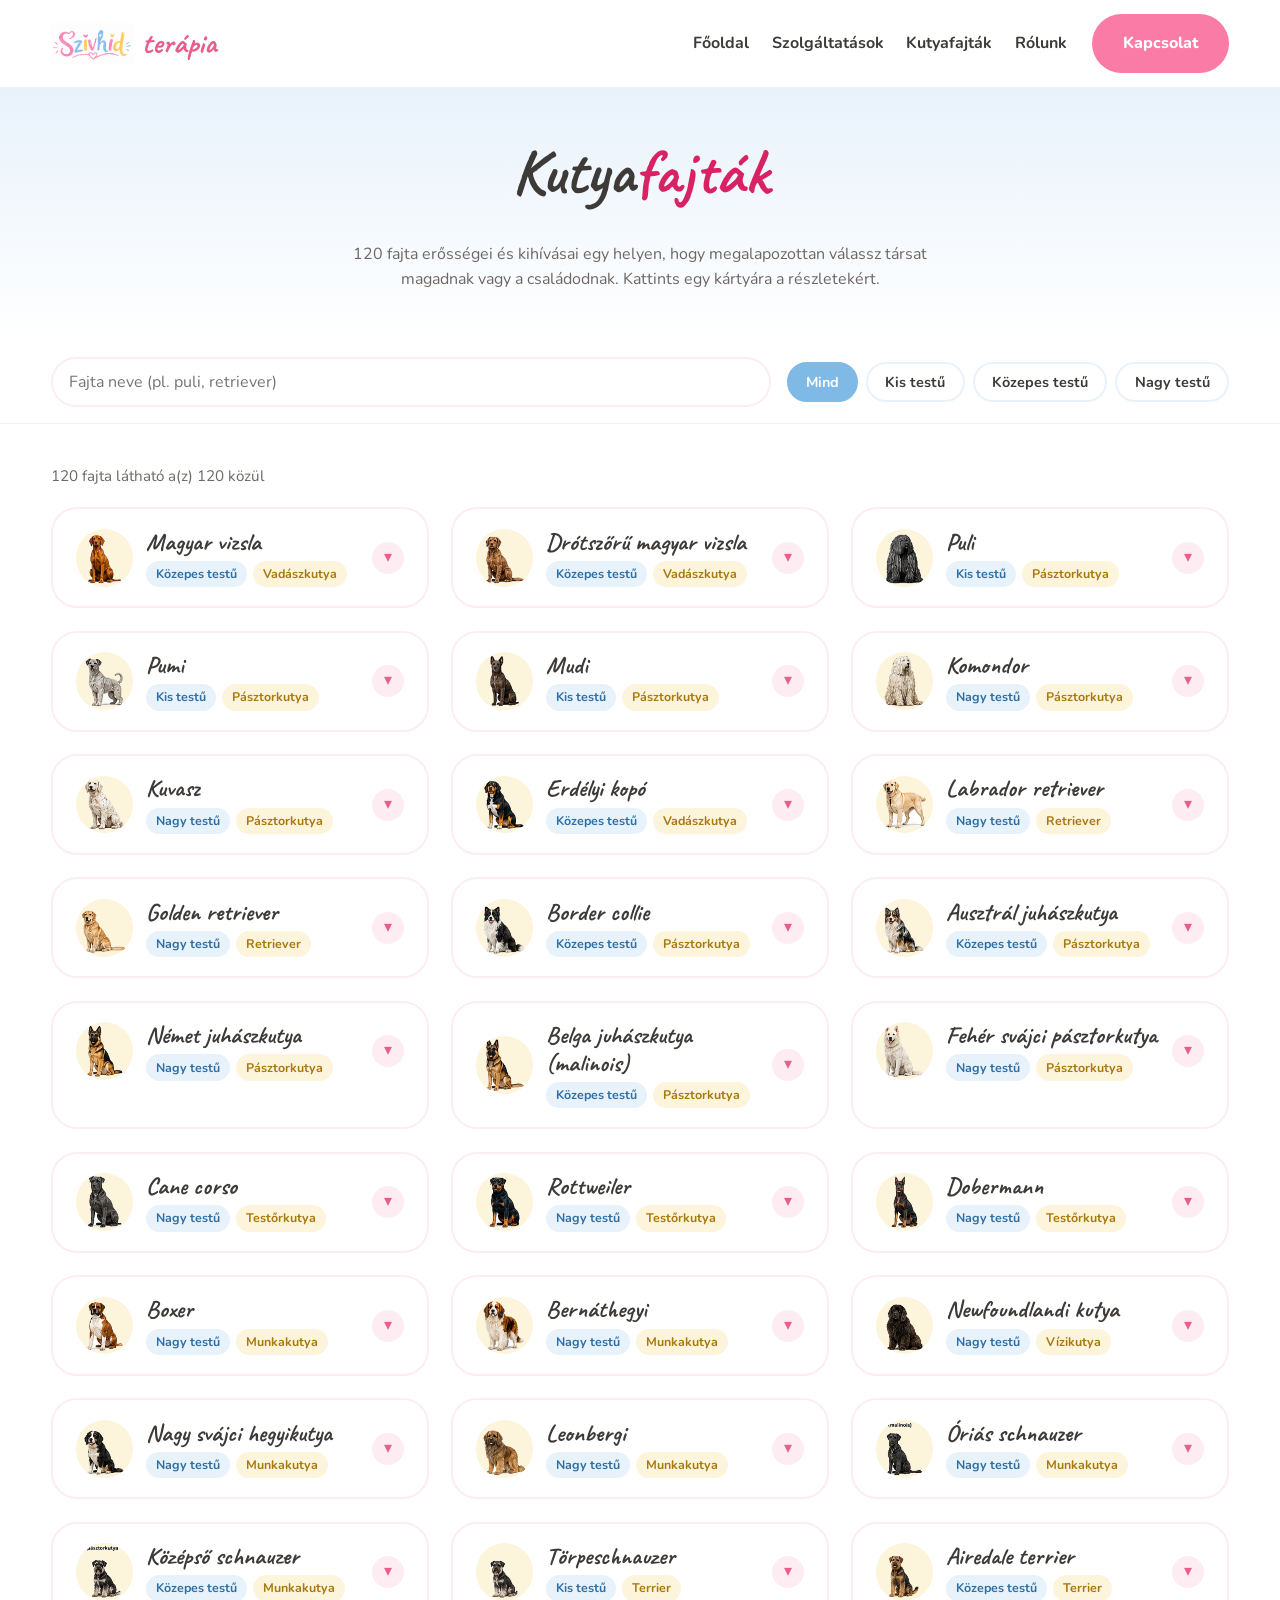
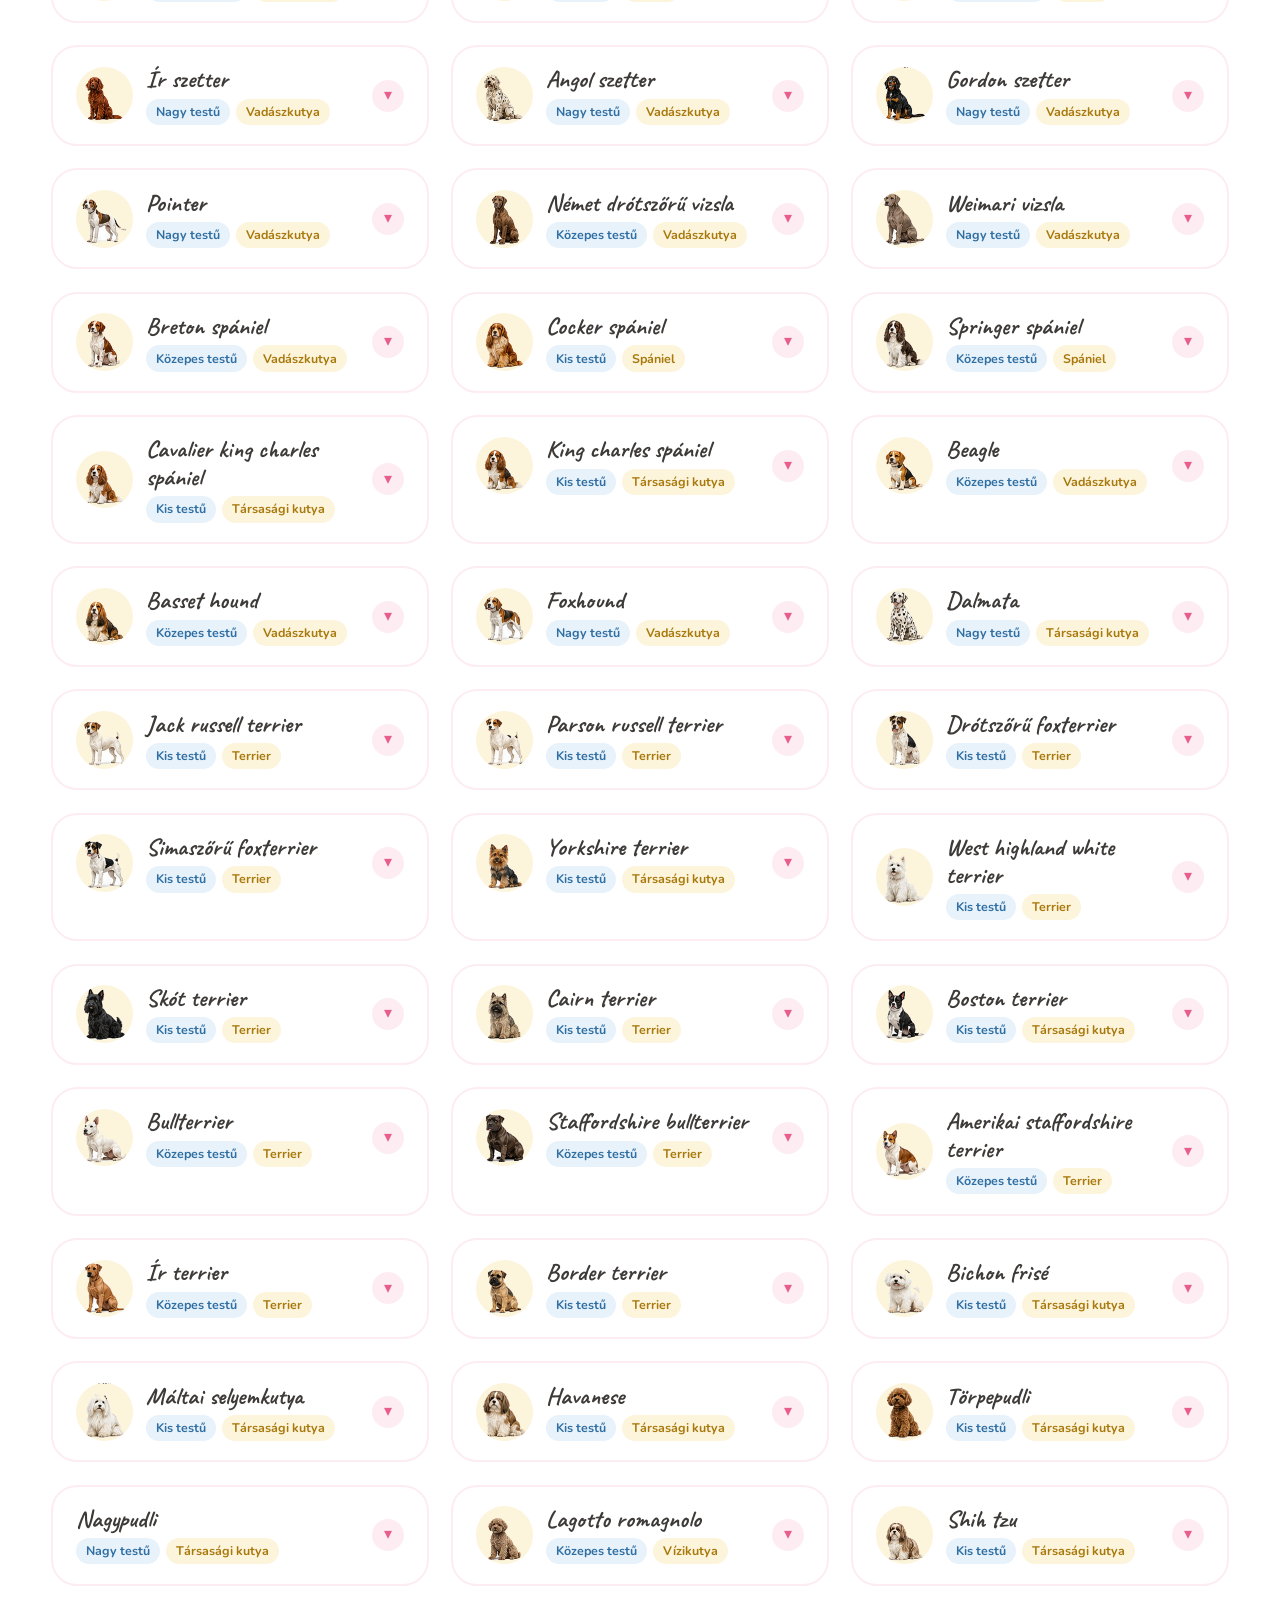
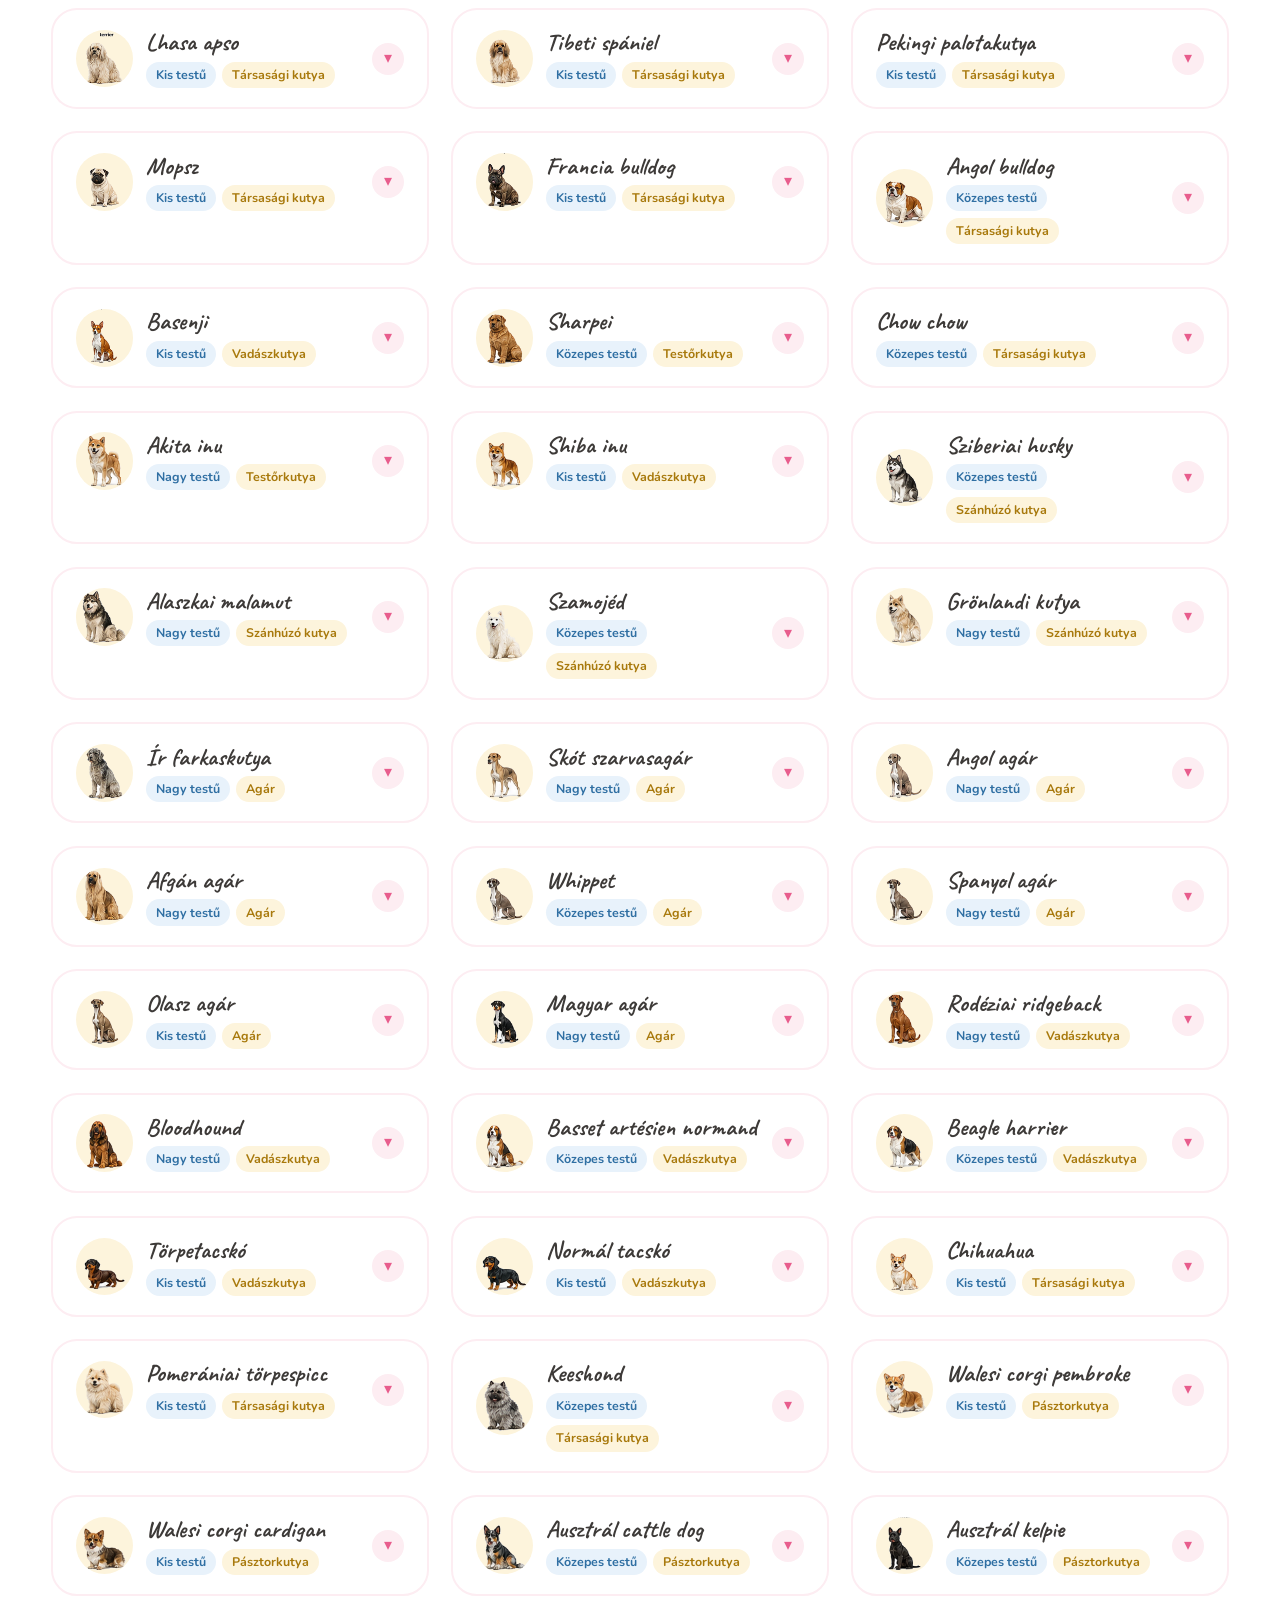
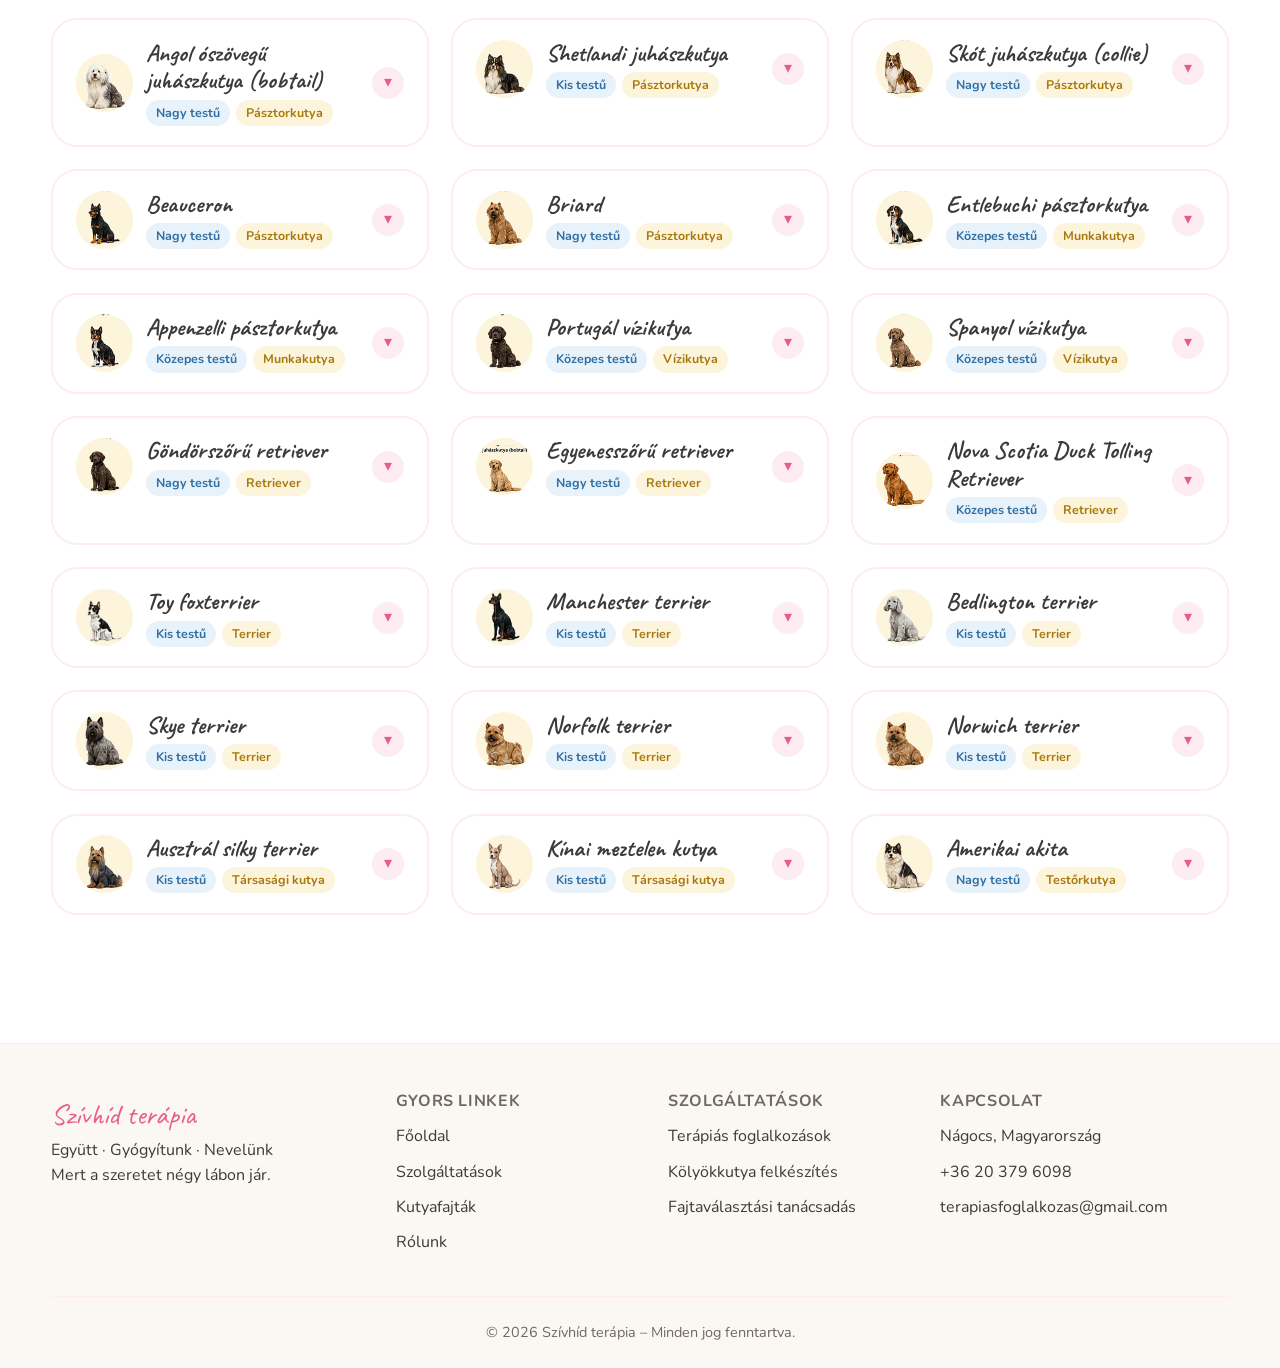
==== commit 425d4295: "Shorten breed search placeholder to fit at 320px "Keress fajta neve alapján… (pl. puli, retriever)" " ====
--- a/fajtak.html
+++ b/fajtak.html
@@ -5,6 +5,13 @@
 <meta name="viewport" content="width=device-width, initial-scale=1.0">
 <title>Kutyafajták – Szívhíd terápia</title>
 <meta name="description" content="120 kutyafajta erősségei és kihívásai egy helyen, hogy megalapozottan válassz kutyát magadnak vagy a családodnak.">
+<meta property="og:title" content="Kutyafajták – Szívhíd terápia">
+<meta property="og:description" content="120 kutyafajta erősségei és kihívásai egy helyen, hogy megalapozottan válassz kutyát magadnak vagy a családodnak.">
+<meta property="og:image" content="https://kantorhorvathambrus-source.github.io/MancsTerapia/assets/kep/og-image.png">
+<meta property="og:url" content="https://kantorhorvathambrus-source.github.io/MancsTerapia/fajtak.html">
+<meta property="og:type" content="website">
+<meta name="twitter:card" content="summary_large_image">
+<link rel="icon" type="image/png" href="assets/kep/favicon.png">
 <link rel="preconnect" href="https://fonts.googleapis.com">
 <link rel="preconnect" href="https://fonts.gstatic.com" crossorigin>
 <link href="https://fonts.googleapis.com/css2?family=Caveat:wght@600;700&family=Nunito:wght@400;600;700;800&display=swap" rel="stylesheet">
@@ -44,7 +51,7 @@
     <div class="tartalom">
       <div class="kereso-mezo">
         <label for="fajta-kereso" class="vizualisan-rejtett" style="position:absolute;left:-9999px;">Fajta keresése</label>
-        <input type="search" id="fajta-kereso" placeholder="Keress fajta neve alapján… (pl. puli, retriever)">
+        <input type="search" id="fajta-kereso" placeholder="Fajta neve (pl. puli, retriever)">
       </div>
       <div class="meret-szuro" role="group" aria-label="Szűrés méret szerint">
         <button class="meret-gomb" data-meret="mind" aria-pressed="true">Mind</button>
--- a/css/stilus.css
+++ b/css/stilus.css
@@ -4,6 +4,7 @@
   --rozsaszin: #F97BA6;
   --rozsaszin-sotet: #E85D8D;
   --rozsaszin-halvany: #FDEDF2;
+  --rozsaszin-kiemeles: #D92263; /* kiemelt szöveghez fehér háttéren, 4.5:1 kontraszt */
   --sarga: #F5C518;
   --sarga-halvany: #FDF4DC;
   --kek: #7FB9E6;
@@ -92,7 +93,7 @@
 }
 
 .kiemeles {
-  color: var(--rozsaszin-sotet);
+  color: var(--rozsaszin-kiemeles);
 }
 
 .kiemeles-sarga {
